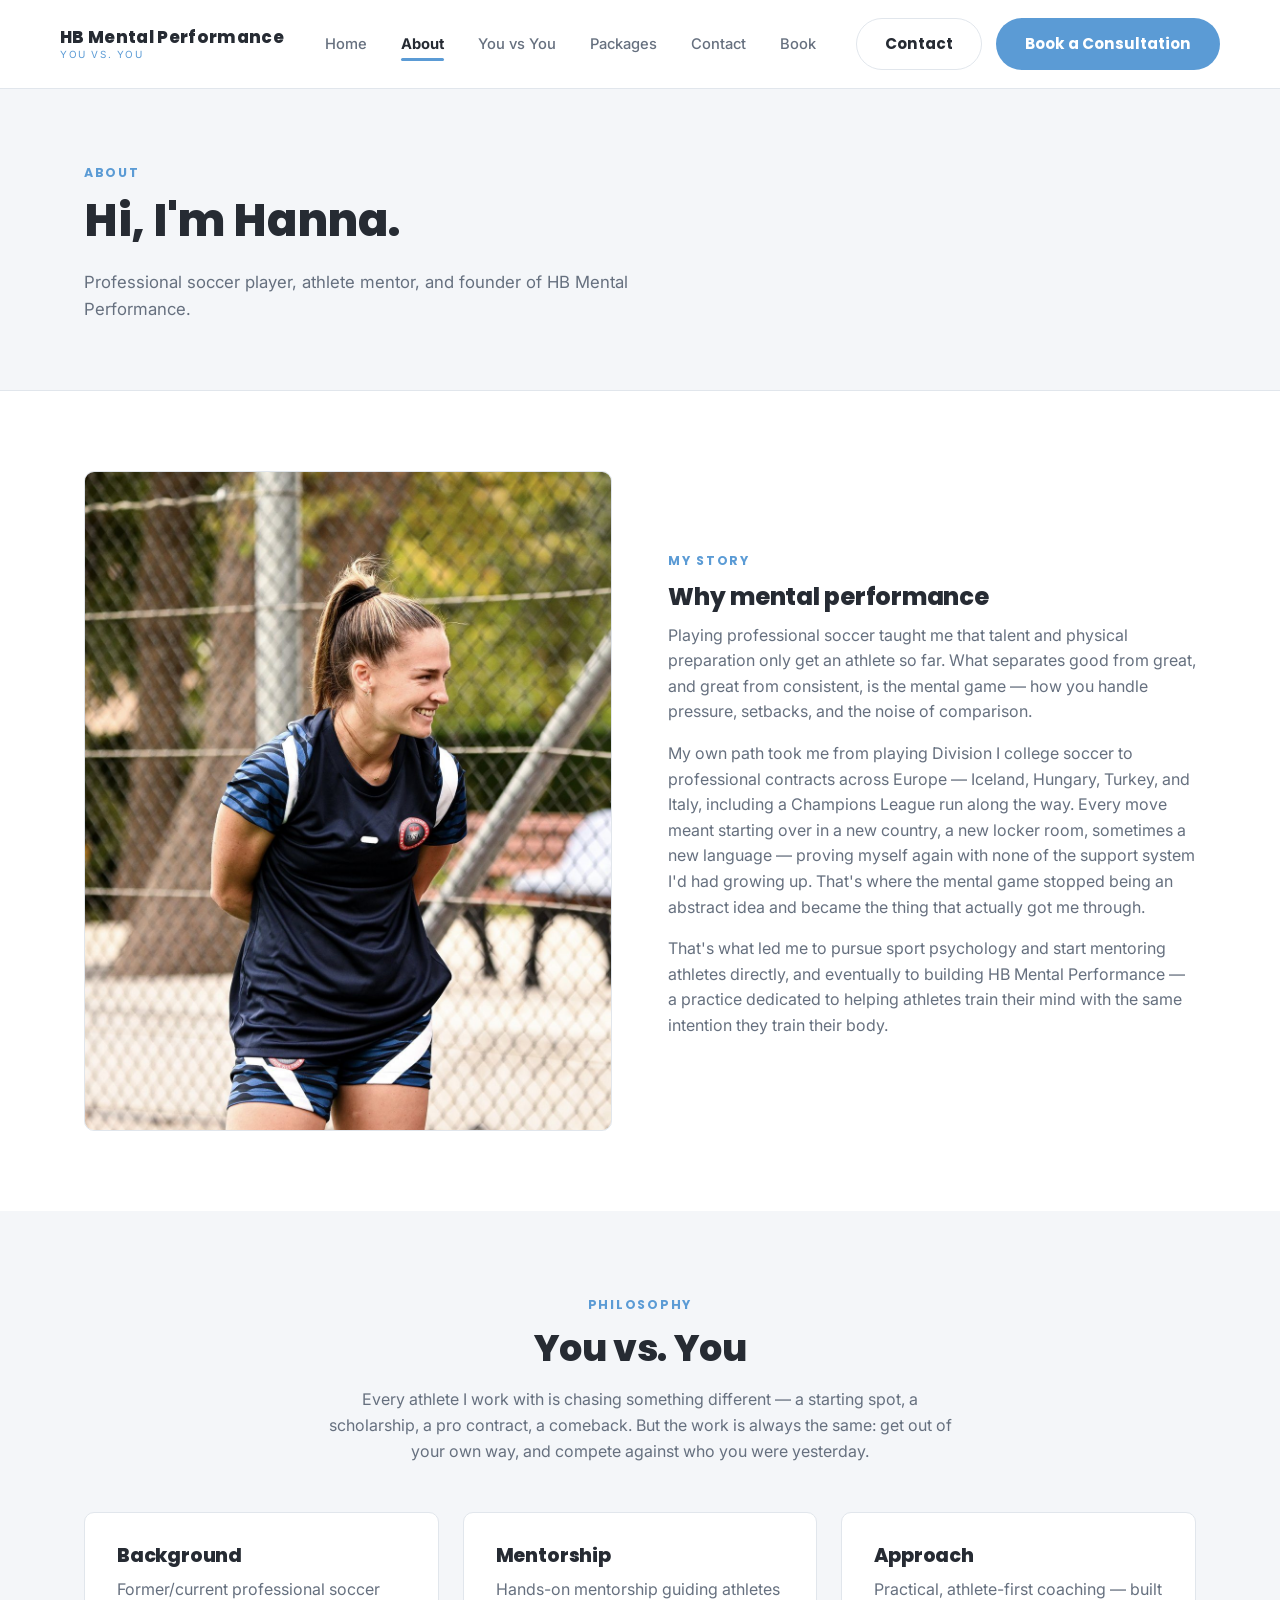
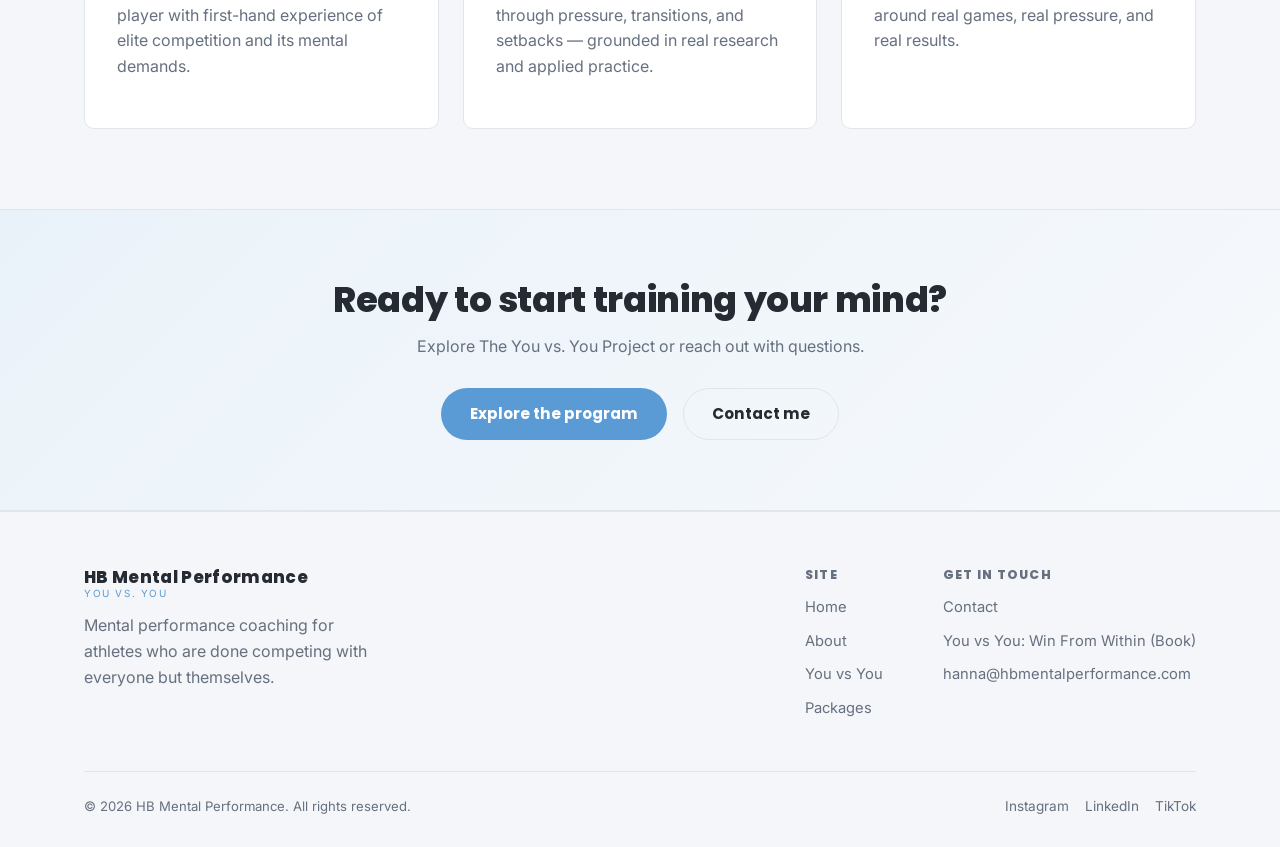
==== about.html @ e2ccc01a "Add HB Mental Performance website Initial site: home, about, you-vs-you, packages, contact, and book" ====
<!doctype html>
<html lang="en">
<head>
<meta charset="UTF-8">
<meta name="viewport" content="width=device-width, initial-scale=1.0">
<title>About | HB Mental Performance</title>
<meta name="description" content="Meet Hanna Barker — former/current professional soccer player and athlete mentor, founder of HB Mental Performance.">
<link rel="preconnect" href="https://fonts.googleapis.com">
<link href="https://fonts.googleapis.com/css2?family=Poppins:wght@500;600;700&family=Inter:wght@400;500;600&display=swap" rel="stylesheet">
<link rel="stylesheet" href="styles.css">
</head>
<body>
<header class="site-header">
  <div class="container nav">
    <a href="index.html" class="nav-logo">HB Mental Performance<span>You vs. You</span></a>
    <button class="nav-toggle" aria-label="Toggle navigation" aria-expanded="false">
      <span></span><span></span><span></span>
    </button>
    <ul class="nav-links">
      <li><a href="index.html">Home</a></li>
      <li><a href="about.html">About</a></li>
      <li><a href="you-vs-you.html">You vs You</a></li>
      <li><a href="packages.html">Packages</a></li>
      <li><a href="contact.html">Contact</a></li>
      <li><a href="book.html">Book</a></li>
    </ul>
    <div class="nav-cta">
      <a href="contact.html" class="btn btn-outline">Contact</a>
      <a href="contact.html#book-a-consultation" class="btn btn-primary">Book a Consultation</a>
    </div>
  </div>
</header>

<section class="page-hero">
  <div class="container">
    <p class="eyebrow">About</p>
    <h1>Hi, I'm Hanna.</h1>
    <p class="lead">Professional soccer player, athlete mentor, and founder of HB Mental Performance.</p>
  </div>
</section>

<section>
  <div class="container two-col">
    <div class="image-placeholder has-photo">
      <img src="images/hanna-portrait.jpg" alt="Hanna Barker smiling on the field" loading="lazy">
    </div>
    <div>
      <p class="eyebrow">My Story</p>
      <h2>Why mental performance</h2>
      <p>Playing professional soccer taught me that talent and physical preparation only get an athlete so far. What separates good from great, and great from consistent, is the mental game &mdash; how you handle pressure, setbacks, and the noise of comparison.</p>
      <p>My own path took me from playing Division I college soccer to professional contracts across Europe &mdash; Iceland, Hungary, Turkey, and Italy, including a Champions League run along the way. Every move meant starting over in a new country, a new locker room, sometimes a new language &mdash; proving myself again with none of the support system I'd had growing up. That's where the mental game stopped being an abstract idea and became the thing that actually got me through.</p>
      <p>That's what led me to pursue sport psychology and start mentoring athletes directly, and eventually to building HB Mental Performance &mdash; a practice dedicated to helping athletes train their mind with the same intention they train their body.</p>
    </div>
  </div>
</section>

<section class="section-alt">
  <div class="container">
    <div class="section-head">
      <p class="eyebrow">Philosophy</p>
      <h2>You vs. You</h2>
      <p>Every athlete I work with is chasing something different &mdash; a starting spot, a scholarship, a pro contract, a comeback. But the work is always the same: get out of your own way, and compete against who you were yesterday.</p>
    </div>
    <div class="grid grid-3">
      <div class="card">
        <h3>Background</h3>
        <p>Former/current professional soccer player with first-hand experience of elite competition and its mental demands.</p>
      </div>
      <div class="card">
        <h3>Mentorship</h3>
        <p>Hands-on mentorship guiding athletes through pressure, transitions, and setbacks &mdash; grounded in real research and applied practice.</p>
      </div>
      <div class="card">
        <h3>Approach</h3>
        <p>Practical, athlete-first coaching &mdash; built around real games, real pressure, and real results.</p>
      </div>
    </div>
  </div>
</section>

<section class="cta-band">
  <div class="container">
    <h2>Ready to start training your mind?</h2>
    <p>Explore The You vs. You Project or reach out with questions.</p>
    <div class="hero-actions">
      <a href="you-vs-you.html" class="btn btn-primary">Explore the program</a>
      <a href="contact.html" class="btn btn-outline">Contact me</a>
    </div>
  </div>
</section>
<footer class="site-footer">
  <div class="container">
    <div class="footer-top">
      <div class="footer-brand">
        <a href="index.html" class="nav-logo">HB Mental Performance<span>You vs. You</span></a>
        <p style="margin-top:14px;">Mental performance coaching for athletes who are done competing with everyone but themselves.</p>
      </div>
      <div class="footer-cols">
        <div class="footer-col">
          <h4>Site</h4>
          <a href="index.html">Home</a>
          <a href="about.html">About</a>
          <a href="you-vs-you.html">You vs You</a>
          <a href="packages.html">Packages</a>
        </div>
        <div class="footer-col">
          <h4>Get in touch</h4>
          <a href="contact.html">Contact</a>
          <a href="book.html">You vs You: Win From Within (Book)</a>
          <a href="mailto:hanna@hbmentalperformance.com">hanna@hbmentalperformance.com</a>
        </div>
      </div>
    </div>
    <div class="footer-bottom">
      <span>&copy; <span id="year"></span> HB Mental Performance. All rights reserved.</span>
      <div class="social-links">
        <a href="#">Instagram</a>
        <a href="#">LinkedIn</a>
        <a href="#">TikTok</a>
      </div>
    </div>
  </div>
</footer>
<script>document.getElementById('year').textContent = new Date().getFullYear();</script>
<script src="script.js"></script>
</body>
</html>
---- styles.css ----
/* ============================================
   HB Mental Performance — global stylesheet
   ============================================ */

:root {
  --color-bg: #ffffff;
  --color-bg-alt: #f4f6f9;
  --color-surface: #ffffff;
  --color-border: #e1e6ec;
  --color-text: #262b33;
  --color-text-muted: #66707f;
  --color-accent: #5b9bd5;      /* baby blue */
  --color-accent-hover: #4a87c0;
  --color-accent-dark: #262b33;
  --font-heading: 'Poppins', 'Segoe UI', system-ui, sans-serif;
  --font-body: 'Inter', 'Segoe UI', system-ui, sans-serif;
  --max-width: 1160px;
  --radius: 10px;
  --transition: 0.2s ease;
}

* { box-sizing: border-box; }

html { scroll-behavior: smooth; }

body {
  margin: 0;
  background: var(--color-bg);
  color: var(--color-text);
  font-family: var(--font-body);
  line-height: 1.6;
  -webkit-font-smoothing: antialiased;
}

img { max-width: 100%; display: block; }

a { color: inherit; text-decoration: none; }

h1, h2, h3, h4 {
  font-family: var(--font-heading);
  font-weight: 800;
  line-height: 1.15;
  margin: 0 0 0.5em;
  letter-spacing: -0.01em;
}

p { margin: 0 0 1em; color: var(--color-text-muted); }

.container {
  max-width: var(--max-width);
  margin: 0 auto;
  padding: 0 24px;
}

.eyebrow {
  display: inline-block;
  font-family: var(--font-heading);
  font-weight: 700;
  font-size: 0.78rem;
  letter-spacing: 0.14em;
  text-transform: uppercase;
  color: var(--color-accent);
  margin-bottom: 12px;
}

/* ---------- Buttons ---------- */
.btn {
  display: inline-flex;
  align-items: center;
  justify-content: center;
  gap: 8px;
  padding: 13px 28px;
  border-radius: 999px;
  font-family: var(--font-heading);
  font-weight: 700;
  font-size: 0.95rem;
  cursor: pointer;
  border: 1px solid transparent;
  transition: transform var(--transition), background var(--transition), border-color var(--transition), color var(--transition);
  white-space: nowrap;
}
.btn:hover { transform: translateY(-1px); }

.btn-primary {
  background: var(--color-accent);
  color: #ffffff;
}
.btn-primary:hover { background: var(--color-accent-hover); }

.btn-outline {
  background: transparent;
  border-color: var(--color-border);
  color: var(--color-text);
}
.btn-outline:hover { border-color: var(--color-accent); color: var(--color-accent); }

/* ---------- Header / Nav ---------- */
.site-header {
  position: sticky;
  top: 0;
  z-index: 100;
  background: rgba(255, 255, 255, 0.92);
  backdrop-filter: blur(10px);
  border-bottom: 1px solid var(--color-border);
}

.nav {
  display: flex;
  align-items: center;
  justify-content: space-between;
  padding: 18px 0;
}

.nav-logo {
  font-family: var(--font-heading);
  font-weight: 800;
  font-size: 1.05rem;
  letter-spacing: 0.02em;
  display: flex;
  flex-direction: column;
  line-height: 1.1;
}
.nav-logo span {
  font-family: var(--font-body);
  font-weight: 400;
  font-size: 0.62rem;
  letter-spacing: 0.16em;
  text-transform: uppercase;
  color: var(--color-accent);
  margin-top: 2px;
}

.nav-links {
  display: flex;
  align-items: center;
  gap: 34px;
  list-style: none;
  margin: 0;
  padding: 0;
}

.nav-links a {
  font-size: 0.92rem;
  font-weight: 500;
  color: var(--color-text-muted);
  transition: color var(--transition);
  position: relative;
}
.nav-links a:hover,
.nav-links a.active { color: var(--color-text); }
.nav-links a.active { font-weight: 700; }
.nav-links a.active::after {
  content: '';
  position: absolute;
  left: 0; right: 0; bottom: -8px;
  height: 3px;
  background: var(--color-accent);
  border-radius: 2px;
}

.nav-cta { display: flex; align-items: center; gap: 14px; }

.nav-toggle {
  display: none;
  flex-direction: column;
  gap: 5px;
  background: none;
  border: none;
  cursor: pointer;
  padding: 6px;
}
.nav-toggle span {
  width: 24px;
  height: 2px;
  background: var(--color-text);
  border-radius: 2px;
  transition: transform var(--transition), opacity var(--transition);
}

@media (max-width: 860px) {
  .nav-links {
    position: absolute;
    top: 100%;
    left: 0;
    right: 0;
    background: var(--color-bg-alt);
    border-bottom: 1px solid var(--color-border);
    flex-direction: column;
    align-items: flex-start;
    gap: 0;
    max-height: 0;
    overflow: hidden;
    transition: max-height var(--transition);
  }
  .nav-links.open { max-height: 420px; }
  .nav-links li { width: 100%; }
  .nav-links a {
    display: block;
    padding: 16px 24px;
    width: 100%;
    border-bottom: 1px solid var(--color-border);
  }
  .nav-cta .btn-outline { display: none; }
  .nav-toggle { display: flex; }
}

/* ---------- Hero ---------- */
.hero {
  padding: 100px 0 90px;
  text-align: center;
  background:
    radial-gradient(ellipse at 50% -10%, rgba(91, 155, 213, 0.14), transparent 55%),
    var(--color-bg);
}
.hero h1 {
  font-size: clamp(2.4rem, 5vw, 4rem);
  max-width: 820px;
  margin: 0 auto 20px;
}
.hero h1 em {
  font-style: normal;
  color: var(--color-accent);
}
.hero p.lead {
  max-width: 620px;
  margin: 0 auto 34px;
  font-size: 1.1rem;
}
.hero-actions {
  display: flex;
  gap: 16px;
  justify-content: center;
  flex-wrap: wrap;
}

.hero-grid {
  display: grid;
  grid-template-columns: 1.1fr 0.9fr;
  gap: 48px;
  align-items: center;
  text-align: left;
}
.hero-copy { text-align: left; }
.hero-copy h1 { margin: 0 0 20px; max-width: none; }
.hero-copy p.lead { margin: 0 0 34px; max-width: none; }
.hero-copy .hero-actions { justify-content: flex-start; }
.hero-photo {
  border-radius: var(--radius);
  overflow: hidden;
  aspect-ratio: 4 / 3;
  border: 1px solid var(--color-border);
}
.hero-photo img {
  width: 100%;
  height: 100%;
  object-fit: cover;
  object-position: 50% 25%;
  display: block;
}
@media (max-width: 860px) {
  .hero-grid { grid-template-columns: 1fr; text-align: center; }
  .hero-copy { text-align: center; }
  .hero-copy .hero-actions { justify-content: center; }
  .hero-photo { max-width: 480px; margin: 0 auto; }
}

.page-hero {
  padding: 70px 0 50px;
  border-bottom: 1px solid var(--color-border);
  background: var(--color-bg-alt);
}
.page-hero h1 { font-size: clamp(2rem, 4vw, 2.8rem); }
.page-hero p.lead { max-width: 620px; font-size: 1.05rem; }

/* ---------- Sections ---------- */
section { padding: 80px 0; }
.section-alt { background: var(--color-bg-alt); }
.section-head { max-width: 640px; margin: 0 auto 48px; text-align: center; }
.section-head h2 { font-size: clamp(1.7rem, 3vw, 2.3rem); }

/* ---------- Cards / grid ---------- */
.grid {
  display: grid;
  gap: 24px;
}
.grid-2 { grid-template-columns: repeat(2, 1fr); }
.grid-3 { grid-template-columns: repeat(3, 1fr); }
@media (max-width: 780px) {
  .grid-2, .grid-3 { grid-template-columns: 1fr; }
}

.card {
  background: var(--color-surface);
  border: 1px solid var(--color-border);
  border-radius: var(--radius);
  padding: 32px;
  transition: border-color var(--transition), transform var(--transition);
}
.card:hover { border-color: var(--color-accent); transform: translateY(-3px); }
a.card { display: block; color: inherit; text-decoration: none; cursor: pointer; }
.card h3 { font-size: 1.2rem; margin-bottom: 10px; }
.card .tag {
  display: inline-block;
  font-size: 0.72rem;
  letter-spacing: 0.08em;
  text-transform: uppercase;
  color: var(--color-accent);
  border: 1px solid var(--color-accent);
  border-radius: 999px;
  padding: 3px 12px;
  margin-bottom: 14px;
}

.two-col {
  display: grid;
  grid-template-columns: 1fr 1fr;
  gap: 56px;
  align-items: center;
}
@media (max-width: 780px) {
  .two-col { grid-template-columns: 1fr; gap: 32px; }
}

.image-placeholder {
  width: 100%;
  aspect-ratio: 4 / 5;
  border-radius: var(--radius);
  background: linear-gradient(160deg, var(--color-surface), var(--color-bg-alt));
  border: 1px solid var(--color-border);
  display: flex;
  align-items: center;
  justify-content: center;
  color: var(--color-text-muted);
  font-family: var(--font-heading);
  font-size: 0.85rem;
  letter-spacing: 0.05em;
  text-align: center;
  padding: 20px;
}

.image-placeholder.has-photo {
  padding: 0;
  overflow: hidden;
}

.image-placeholder.has-photo img {
  width: 100%;
  height: 100%;
  object-fit: cover;
  object-position: 50% 20%;
  display: block;
}

/* ---------- Stats ---------- */
.stats {
  display: grid;
  grid-template-columns: repeat(4, 1fr);
  gap: 24px;
  text-align: center;
}
@media (max-width: 780px) { .stats { grid-template-columns: 1fr 1fr; } }
@media (max-width: 520px) { .stats { grid-template-columns: 1fr; } }
.stat h3 {
  font-size: 2.4rem;
  color: var(--color-accent);
  margin-bottom: 4px;
}
.stat p { margin: 0; font-size: 0.9rem; }

/* ---------- Quote ---------- */
.quote-block {
  text-align: center;
  max-width: 720px;
  margin: 0 auto;
}
.quote-block p {
  font-family: var(--font-heading);
  font-size: clamp(1.3rem, 2.5vw, 1.8rem);
  color: var(--color-text);
  font-weight: 500;
}
.quote-block span {
  color: var(--color-accent);
  font-size: 0.85rem;
  letter-spacing: 0.08em;
  text-transform: uppercase;
}

/* ---------- Form ---------- */
.form {
  display: flex;
  flex-direction: column;
  gap: 18px;
  max-width: 560px;
}
.form label {
  font-size: 0.85rem;
  font-weight: 600;
  margin-bottom: 6px;
  display: block;
}
.form input,
.form textarea,
.form select {
  width: 100%;
  padding: 13px 16px;
  border-radius: 8px;
  border: 1px solid var(--color-border);
  background: var(--color-surface);
  color: var(--color-text);
  font-family: var(--font-body);
  font-size: 0.95rem;
}
.form input:focus,
.form textarea:focus,
.form select:focus {
  outline: none;
  border-color: var(--color-accent);
}
.form textarea { resize: vertical; min-height: 120px; }

/* ---------- CTA band ---------- */
.cta-band {
  background: linear-gradient(135deg, #eaf2f9, #f6f9fc);
  border-top: 1px solid var(--color-border);
  border-bottom: 1px solid var(--color-border);
  text-align: center;
  padding: 70px 0;
}
.cta-band h2 { font-size: clamp(1.6rem, 3vw, 2.2rem); margin-bottom: 14px; }
.cta-band p { max-width: 520px; margin: 0 auto 28px; }

/* ---------- Footer ---------- */
.site-footer {
  border-top: 1px solid var(--color-border);
  padding: 56px 0 30px;
  background: var(--color-bg-alt);
}
.footer-top {
  display: flex;
  justify-content: space-between;
  flex-wrap: wrap;
  gap: 40px;
  margin-bottom: 40px;
}
.footer-brand { max-width: 300px; }
.footer-cols {
  display: flex;
  gap: 60px;
  flex-wrap: wrap;
}
.footer-col h4 {
  font-size: 0.78rem;
  letter-spacing: 0.1em;
  text-transform: uppercase;
  color: var(--color-text-muted);
  margin-bottom: 14px;
}
.footer-col a,
.footer-col p {
  display: block;
  font-size: 0.92rem;
  color: var(--color-text-muted);
  margin-bottom: 10px;
}
.footer-col a:hover { color: var(--color-accent); }
.footer-bottom {
  display: flex;
  justify-content: space-between;
  flex-wrap: wrap;
  gap: 12px;
  padding-top: 24px;
  border-top: 1px solid var(--color-border);
  font-size: 0.82rem;
  color: var(--color-text-muted);
}
.social-links { display: flex; gap: 16px; }
.social-links a {
  color: var(--color-text-muted);
  font-size: 0.85rem;
}
.social-links a:hover { color: var(--color-accent); }

/* ---------- Athlete Hub gate ---------- */
.hub-gate {
  position: fixed;
  inset: 0;
  z-index: 500;
  display: flex;
  align-items: center;
  justify-content: center;
  padding: 24px;
  background:
    radial-gradient(ellipse at 50% -10%, rgba(91, 155, 213, 0.14), transparent 55%),
    var(--color-bg);
}
.hub-gate-box {
  width: 100%;
  max-width: 420px;
  background: var(--color-surface);
  border: 1px solid var(--color-border);
  border-radius: var(--radius);
  padding: 40px 32px;
  text-align: center;
}
.hub-gate-box h1 { font-size: 1.5rem; margin-bottom: 10px; }
.hub-gate-box p.lead { font-size: 0.95rem; margin-bottom: 26px; }
.hub-gate-form {
  display: flex;
  flex-direction: column;
  gap: 14px;
}
.hub-gate-form input {
  width: 100%;
  padding: 13px 16px;
  border-radius: 8px;
  border: 1px solid var(--color-border);
  background: var(--color-bg-alt);
  color: var(--color-text);
  font-family: var(--font-body);
  font-size: 0.95rem;
  text-align: center;
}
.hub-gate-form input:focus { outline: none; border-color: var(--color-accent); }
.hub-gate-error {
  min-height: 1.1em;
  font-size: 0.85rem;
  color: #c94f4f;
}
.hub-gate-note {
  margin-top: 22px;
  font-size: 0.82rem;
  color: var(--color-text-muted);
}
.hub-gate-note a { color: var(--color-accent); }

.hub-content { display: none; }
.hub-content.unlocked { display: block; }

.coming-soon-card { position: relative; }
.coming-soon-card .tag.tag-soon {
  border-color: var(--color-text-muted);
  color: var(--color-text-muted);
}

/* ---------- Athlete Hub module accordion ---------- */
.modules-list {
  display: flex;
  flex-direction: column;
  gap: 16px;
  max-width: 760px;
  margin: 0 auto;
}
.module-card {
  background: var(--color-surface);
  border: 1px solid var(--color-border);
  border-radius: var(--radius);
  padding: 0 28px;
  transition: border-color var(--transition);
}
.module-card[open] { border-color: var(--color-accent); }
.module-card summary {
  cursor: pointer;
  list-style: none;
  display: flex;
  align-items: center;
  justify-content: space-between;
  gap: 16px;
  padding: 22px 0;
  font-family: var(--font-heading);
  font-weight: 600;
  font-size: 1.05rem;
  color: var(--color-text);
}
.module-card summary::-webkit-details-marker { display: none; }
.module-card summary .module-num {
  display: block;
  color: var(--color-accent);
  font-size: 0.72rem;
  letter-spacing: 0.1em;
  text-transform: uppercase;
  font-weight: 600;
  margin-bottom: 4px;
}
.module-card summary .chevron {
  flex-shrink: 0;
  color: var(--color-text-muted);
  transition: transform var(--transition);
}
.module-card[open] summary .chevron { transform: rotate(180deg); color: var(--color-accent); }
.module-body { padding: 0 0 28px; }
.module-body h4 {
  font-size: 0.82rem;
  letter-spacing: 0.08em;
  text-transform: uppercase;
  color: var(--color-accent);
  margin: 22px 0 12px;
}
.module-body ul { margin: 0 0 18px; padding-left: 20px; }
.module-body li { margin-bottom: 8px; color: var(--color-text-muted); }
.module-action {
  background: var(--color-bg-alt);
  border: 1px solid var(--color-border);
  border-radius: 8px;
  padding: 16px 18px;
  font-size: 0.9rem;
  color: var(--color-text-muted);
}
.module-action strong { color: var(--color-accent); }
.module-zones {
  display: grid;
  grid-template-columns: repeat(3, 1fr);
  gap: 12px;
  margin: 0 0 20px;
}
.module-zones-4 { grid-template-columns: repeat(4, 1fr); }
@media (max-width: 640px) { .module-zones, .module-zones-4 { grid-template-columns: 1fr; } }
@media (max-width: 900px) and (min-width: 641px) { .module-zones-4 { grid-template-columns: repeat(2, 1fr); } }
.module-zone {
  border: 1px solid var(--color-border);
  border-radius: 8px;
  padding: 14px 16px;
  background: var(--color-bg-alt);
}
.module-zone.is-optimal { border-color: var(--color-accent); }
.module-zone h5 {
  font-family: var(--font-heading);
  font-size: 0.78rem;
  letter-spacing: 0.06em;
  text-transform: uppercase;
  margin: 0 0 8px;
  color: var(--color-text);
}
.module-zone.is-optimal h5 { color: var(--color-accent); }
.module-zone ul { margin: 0; padding-left: 18px; }
.module-zone li { margin-bottom: 4px; font-size: 0.88rem; }
.module-source {
  margin-top: 16px;
  font-size: 0.78rem;
  font-style: italic;
  color: var(--color-text-muted);
}

/* ---------- Athlete Hub worksheets ---------- */
.ws-divider {
  height: 1px;
  background: var(--color-border);
  margin: 26px 0 22px;
}
.ws-heading {
  font-size: 0.72rem;
  letter-spacing: 0.1em;
  text-transform: uppercase;
  color: var(--color-text);
  margin: 0 0 6px;
}
.ws-note {
  font-size: 0.82rem;
  color: var(--color-text-muted);
  margin: 0 0 22px;
}
.ws-part { margin-bottom: 30px; }
.ws-part:last-of-type { margin-bottom: 0; }
.ws-part-title {
  font-family: var(--font-heading);
  font-weight: 600;
  font-size: 0.78rem;
  letter-spacing: 0.06em;
  text-transform: uppercase;
  color: var(--color-accent);
  margin: 0 0 14px;
}
.ws-field { margin-bottom: 16px; }
.ws-field:last-child { margin-bottom: 0; }
.ws-field label {
  display: block;
  font-size: 0.85rem;
  font-weight: 500;
  color: var(--color-text);
  margin-bottom: 8px;
  line-height: 1.4;
}
.ws-field input[type="text"],
.ws-field textarea {
  width: 100%;
  padding: 12px 14px;
  border-radius: 8px;
  border: 1px solid var(--color-border);
  background: var(--color-bg-alt);
  color: var(--color-text);
  font-family: var(--font-body);
  font-size: 0.92rem;
}
.ws-field textarea { min-height: 64px; resize: vertical; }
.ws-field input[type="text"]:focus,
.ws-field textarea:focus { outline: none; border-color: var(--color-accent); }

.ws-choices { display: flex; flex-wrap: wrap; gap: 8px; }
.ws-chip { cursor: pointer; }
.ws-chip input {
  position: absolute;
  opacity: 0;
  width: 1px;
  height: 1px;
}
.ws-chip span {
  display: inline-flex;
  align-items: center;
  padding: 9px 16px;
  border-radius: 999px;
  border: 1px solid var(--color-border);
  background: var(--color-bg-alt);
  font-size: 0.85rem;
  color: var(--color-text-muted);
  transition: background var(--transition), border-color var(--transition), color var(--transition);
}
.ws-chip:hover span { border-color: var(--color-accent); }
.ws-chip:has(input:checked) span {
  background: var(--color-accent);
  border-color: var(--color-accent);
  color: #ffffff;
  font-weight: 600;
}

.ws-scale { display: flex; align-items: center; gap: 14px; max-width: 360px; }
.ws-scale input[type="range"] { flex: 1; accent-color: var(--color-accent); }
.ws-scale .ws-range-value {
  font-family: var(--font-heading);
  font-weight: 700;
  color: var(--color-accent);
  min-width: 22px;
  text-align: center;
}

.ws-clear {
  margin-top: 26px;
  font-size: 0.85rem;
  padding: 10px 22px;
}

/* ---------- Quiz: "What's Your Next Move?" ---------- */
.quiz-box {
  position: relative;
  max-width: 640px;
  margin: 0 auto;
  background: var(--color-surface);
  border: 1px solid var(--color-border);
  border-radius: var(--radius);
  padding: 40px 36px;
}
@media (max-width: 640px) {
  .quiz-box { padding: 32px 22px; }
}

.quiz-progress {
  height: 4px;
  background: var(--color-bg-alt);
  border-radius: 999px;
  overflow: hidden;
  margin-bottom: 30px;
}
.quiz-progress-bar {
  height: 100%;
  width: 25%;
  background: var(--color-accent);
  border-radius: 999px;
  transition: width var(--transition);
}

.quiz-step { display: none; }
.quiz-step.is-active { display: block; animation: quiz-fade-in 0.25s ease; }
@keyframes quiz-fade-in {
  from { opacity: 0; transform: translateY(6px); }
  to { opacity: 1; transform: translateY(0); }
}

.quiz-step-label {
  font-family: var(--font-heading);
  font-weight: 700;
  font-size: 0.72rem;
  letter-spacing: 0.1em;
  text-transform: uppercase;
  color: var(--color-accent);
  margin-bottom: 10px;
}
.quiz-question {
  font-size: 1.3rem;
  margin-bottom: 24px;
}

.quiz-options {
  display: flex;
  flex-direction: column;
  gap: 12px;
}
.quiz-option {
  text-align: left;
  width: 100%;
  padding: 16px 20px;
  border-radius: 10px;
  border: 1px solid var(--color-border);
  background: var(--color-bg-alt);
  color: var(--color-text);
  font-family: var(--font-body);
  font-size: 0.95rem;
  line-height: 1.4;
  cursor: pointer;
  transition: border-color var(--transition), background var(--transition), transform var(--transition);
}
.quiz-option:hover {
  border-color: var(--color-accent);
  transform: translateY(-1px);
}
.quiz-option.is-selected {
  border-color: var(--color-accent);
  background: var(--color-accent);
  color: #ffffff;
}

.quiz-back {
  margin-top: 26px;
  background: none;
  border: none;
  color: var(--color-text-muted);
  font-family: var(--font-heading);
  font-weight: 600;
  font-size: 0.85rem;
  cursor: pointer;
  padding: 0;
}
.quiz-back:hover { color: var(--color-accent); }

.quiz-result { text-align: center; }
.quiz-result h3#quiz-result-title { font-size: 1.5rem; }
.quiz-reflection {
  max-width: 460px;
  margin: 14px auto 0;
  font-style: italic;
  color: var(--color-text-muted);
  font-size: 0.95rem;
  line-height: 1.5;
}
.quiz-result-card {
  text-align: left;
  max-width: 420px;
  margin: 24px auto 0;
}
.quiz-result-price {
  font-size: 1.5rem;
  font-weight: 700;
  color: var(--color-text);
  margin-bottom: 8px;
}
.quiz-result-secondary {
  margin-top: 22px;
  padding-top: 22px;
  border-top: 1px solid var(--color-border);
}
.quiz-result-secondary p {
  font-size: 0.85rem;
  margin-bottom: 12px;
}
.quiz-bridge {
  margin-top: 22px;
  font-size: 0.85rem;
  color: var(--color-text-muted);
  background: var(--color-bg-alt);
  border-radius: 8px;
  padding: 14px 18px;
}
.quiz-bridge a { color: var(--color-accent); font-weight: 600; }
.quiz-restart {
  margin-top: 22px;
  background: none;
  border: none;
  color: var(--color-text-muted);
  font-family: var(--font-heading);
  font-weight: 600;
  font-size: 0.85rem;
  cursor: pointer;
  text-decoration: underline;
  padding: 0;
}
.quiz-restart:hover { color: var(--color-accent); }

/* ---------- Utilities ---------- */
.text-center { text-align: center; }
.mt-0 { margin-top: 0; }
.badge-soon {
  display: inline-block;
  font-size: 0.72rem;
  letter-spacing: 0.08em;
  text-transform: uppercase;
  background: var(--color-accent);
  color: #ffffff;
  border-radius: 999px;
  padding: 4px 14px;
  margin-bottom: 16px;
  font-weight: 600;
}

/* ============================================
   Athlete Hub — extra bolder pass
   (the whole site now uses this white / grey /
   baby-blue theme by default, matching the live
   hbmentalperformance.netlify.app site — these
   remaining overrides just add a bit more heft
   specifically to the Hub's cards/borders).
   ============================================ */
body.hub-page .card,
body.hub-page .module-card,
body.hub-page .hub-gate-box {
  box-shadow: 0 1px 3px rgba(38, 43, 51, 0.06);
}

/* ---- Bolder pass: keep the soft palette, add more weight/heft ---- */
body.hub-page h1,
body.hub-page h2,
body.hub-page h3,
body.hub-page h4 {
  font-weight: 800;
}
body.hub-page .nav-logo { font-weight: 800; }
body.hub-page .eyebrow,
body.hub-page .module-body h4,
body.hub-page .module-card summary .module-num,
body.hub-page .ws-part-title,
body.hub-page .ws-heading {
  font-weight: 700;
}
body.hub-page .nav-links a.active { font-weight: 700; }
body.hub-page .nav-links a.active::after { height: 3px; }

body.hub-page .card,
body.hub-page .module-card,
body.hub-page .hub-gate-box {
  border-width: 2px;
}
body.hub-page .module-zone {
  border-width: 2px;
}
body.hub-page .module-zone.is-optimal { border-width: 2px; }
body.hub-page .btn-primary,
body.hub-page .btn-outline {
  border-width: 2px;
  font-weight: 700;
}
body.hub-page .ws-chip span {
  border-width: 2px;
  font-weight: 600;
}
body.hub-page .ws-divider { height: 2px; }
body.hub-page .card .tag,
body.hub-page .coming-soon-card .tag.tag-soon {
  border-width: 2px;
  font-weight: 700;
}
body.hub-page .page-hero,
body.hub-page .site-header {
  border-bottom-width: 2px;
}
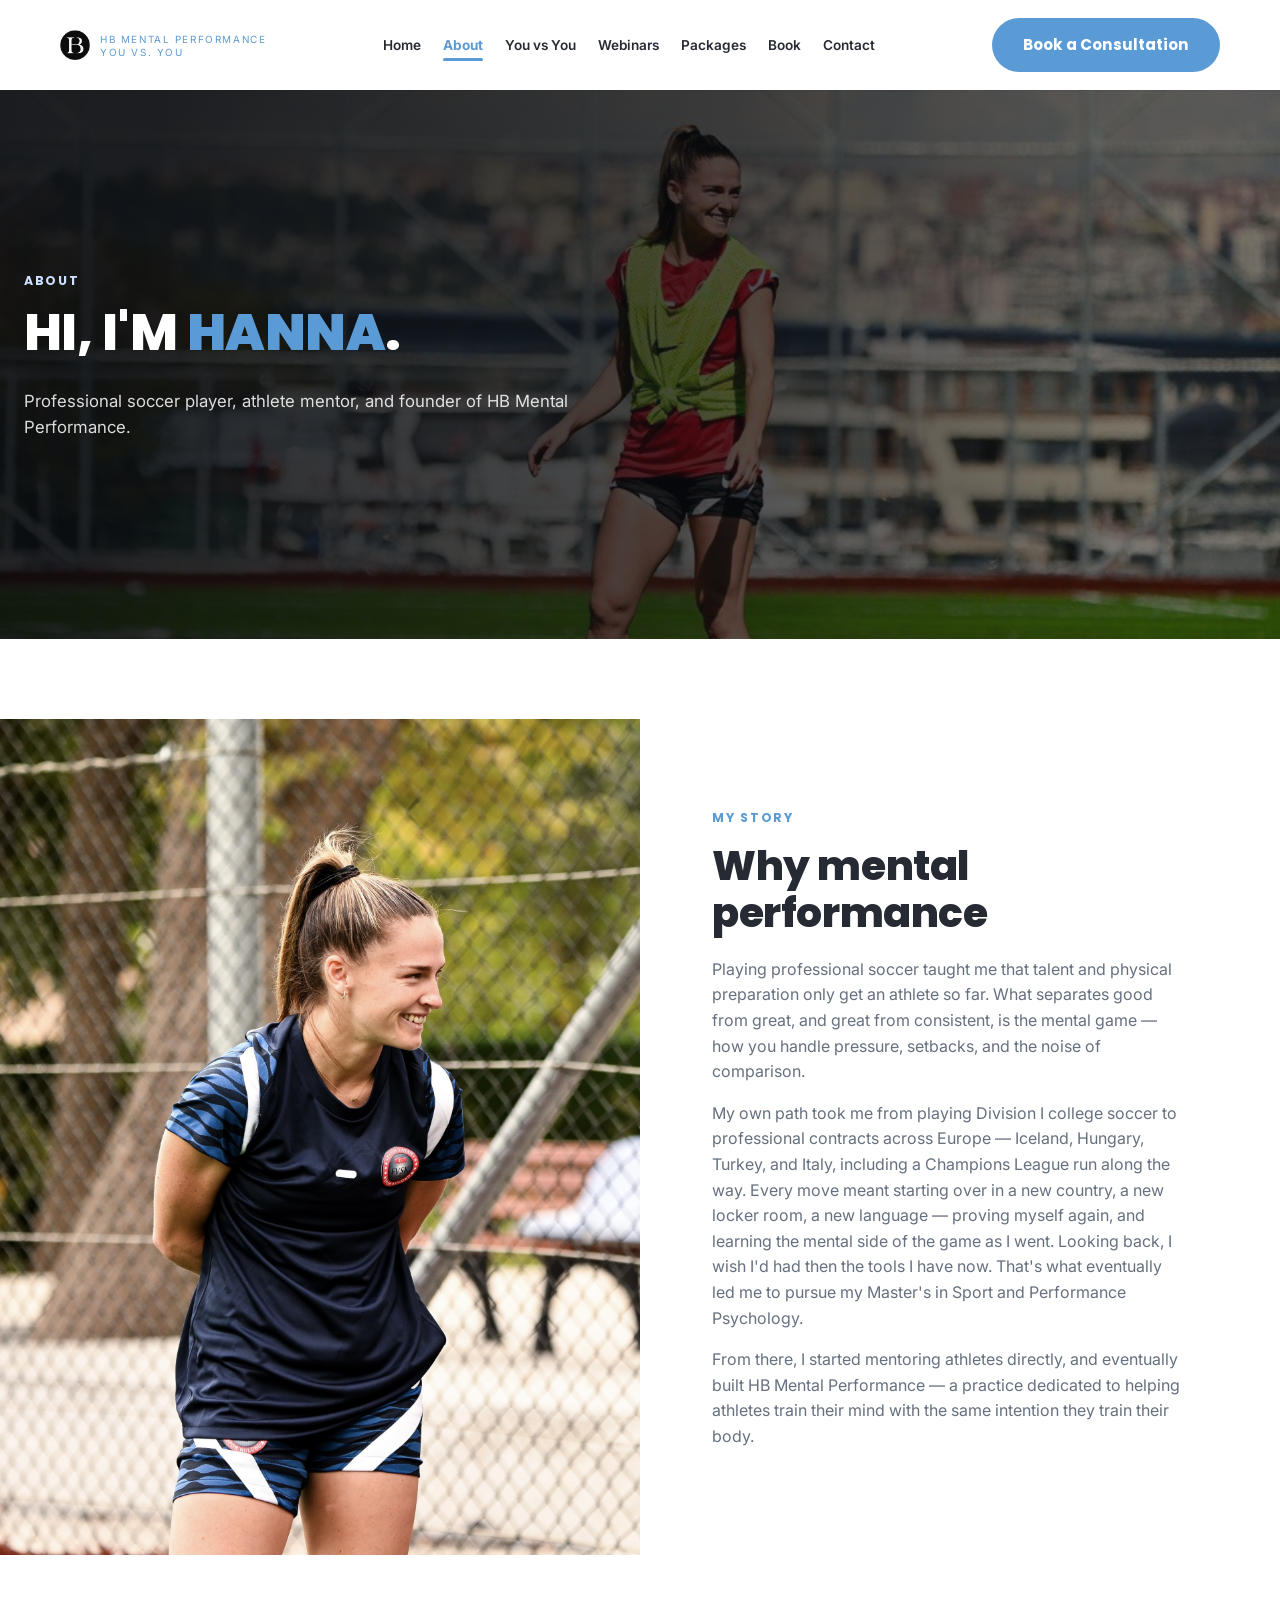
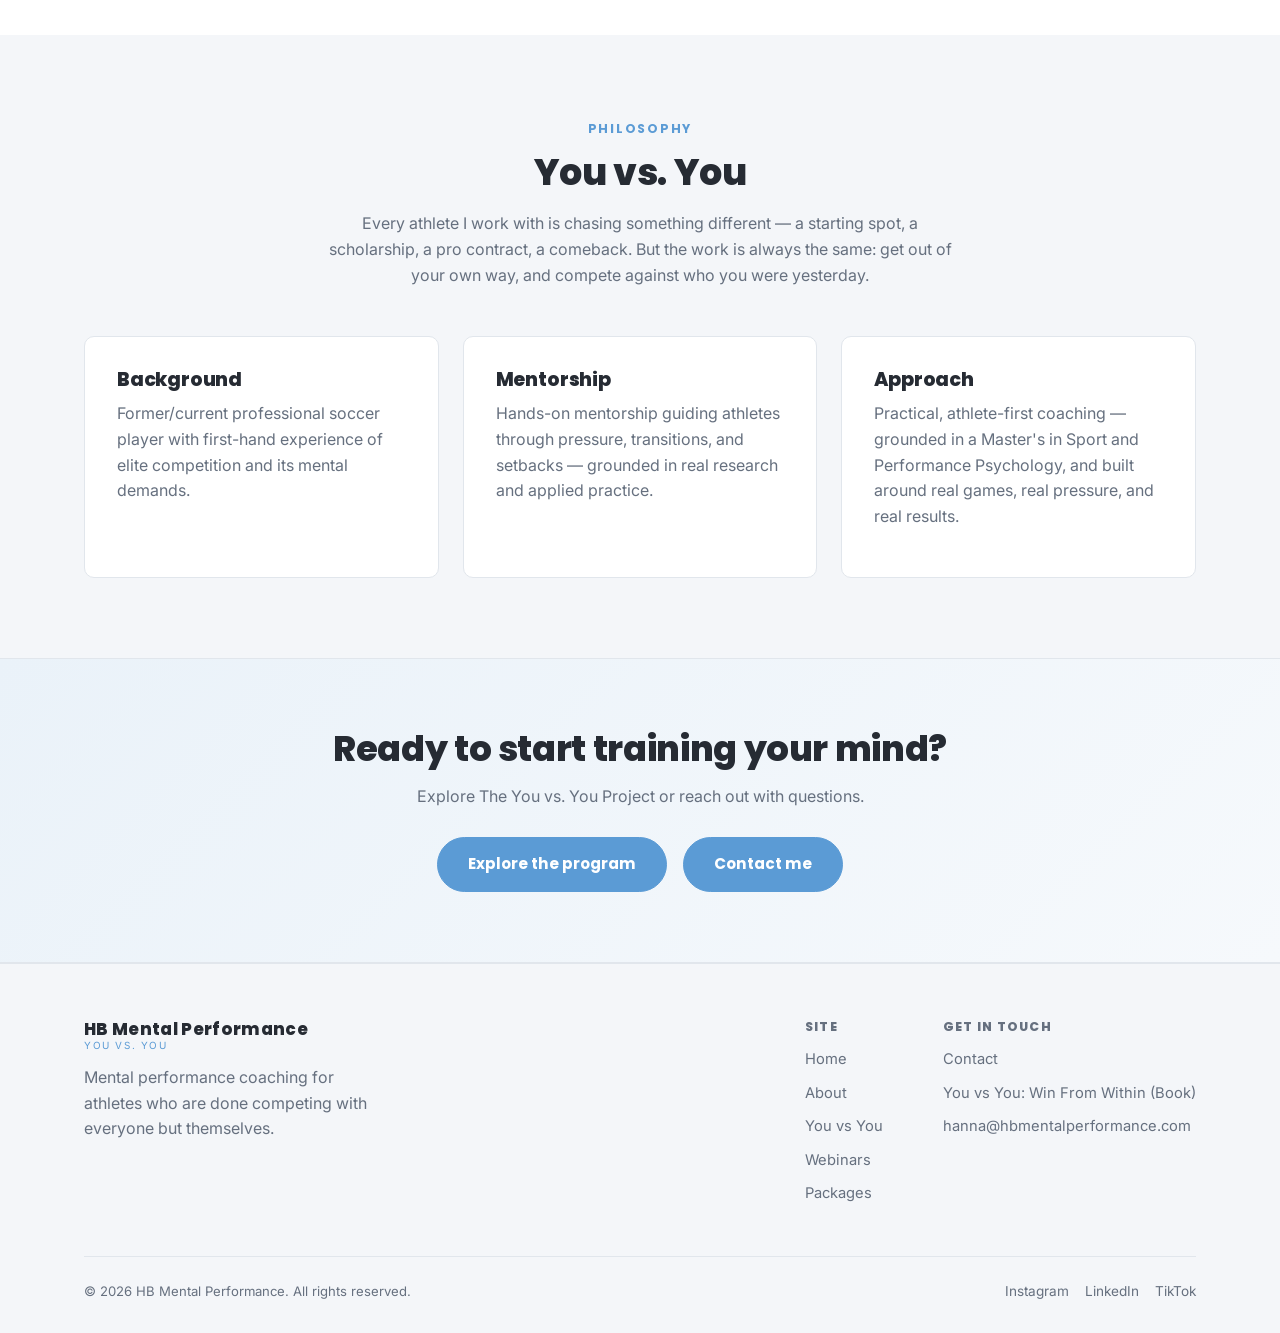
==== commit aa5379a8: "Redesign homepage, about, you-vs-you, and packages pages New photo-led visual direction across the f" ====
--- a/about.html
+++ b/about.html
@@ -7,12 +7,1541 @@
 <meta name="description" content="Meet Hanna Barker — former/current professional soccer player and athlete mentor, founder of HB Mental Performance.">
 <link rel="preconnect" href="https://fonts.googleapis.com">
 <link href="https://fonts.googleapis.com/css2?family=Poppins:wght@500;600;700&family=Inter:wght@400;500;600&display=swap" rel="stylesheet">
-<link rel="stylesheet" href="styles.css">
+<style>
+/* ============================================
+   HB Mental Performance — global stylesheet
+   ============================================ */
+
+:root {
+  --color-bg: #ffffff;
+  --color-bg-alt: #f4f6f9;
+  --color-surface: #ffffff;
+  --color-border: #e1e6ec;
+  --color-text: #262b33;
+  --color-text-muted: #66707f;
+  --color-accent: #5b9bd5;      /* baby blue */
+  --color-accent-hover: #4a87c0;
+  --color-accent-dark: #262b33;
+  --font-heading: 'Poppins', 'Segoe UI', system-ui, sans-serif;
+  --font-body: 'Inter', 'Segoe UI', system-ui, sans-serif;
+  --max-width: 1160px;
+  --radius: 10px;
+  --transition: 0.2s ease;
+}
+
+* { box-sizing: border-box; }
+
+html { scroll-behavior: smooth; }
+
+body {
+  margin: 0;
+  background: var(--color-bg);
+  color: var(--color-text);
+  font-family: var(--font-body);
+  line-height: 1.6;
+  -webkit-font-smoothing: antialiased;
+}
+
+img { max-width: 100%; display: block; }
+
+a { color: inherit; text-decoration: none; }
+
+h1, h2, h3, h4 {
+  font-family: var(--font-heading);
+  font-weight: 800;
+  line-height: 1.15;
+  margin: 0 0 0.5em;
+  letter-spacing: -0.01em;
+}
+
+p { margin: 0 0 1em; color: var(--color-text-muted); }
+
+.container {
+  max-width: var(--max-width);
+  margin: 0 auto;
+  padding: 0 24px;
+}
+
+.eyebrow {
+  display: inline-block;
+  font-family: var(--font-heading);
+  font-weight: 700;
+  font-size: 0.78rem;
+  letter-spacing: 0.14em;
+  text-transform: uppercase;
+  color: var(--color-accent);
+  margin-bottom: 12px;
+}
+
+/* ---------- Buttons ---------- */
+.btn {
+  display: inline-flex;
+  align-items: center;
+  justify-content: center;
+  gap: 8px;
+  padding: 14px 26px;
+  border-radius: 3px;
+  font-family: var(--font-heading);
+  font-weight: 700;
+  font-size: 0.82rem;
+  letter-spacing: 0.07em;
+  text-transform: uppercase;
+  cursor: pointer;
+  border: 1px solid transparent;
+  transition: transform var(--transition), background var(--transition), border-color var(--transition), color var(--transition);
+  white-space: nowrap;
+}
+.btn:hover { transform: translateY(-1px); }
+
+.btn-primary {
+  background: var(--color-accent);
+  color: #ffffff;
+}
+.btn-primary:hover { background: var(--color-accent-hover); }
+
+.btn-outline {
+  background: transparent;
+  border-color: var(--color-border);
+  color: var(--color-text);
+}
+.btn-outline:hover { border-color: var(--color-accent); color: var(--color-accent); }
+
+/* ---------- Header / Nav ---------- */
+.site-header {
+  position: sticky;
+  top: 0;
+  z-index: 100;
+  background: #14161a;
+  border-bottom: 1px solid #14161a;
+}
+
+.nav {
+  display: flex;
+  align-items: center;
+  justify-content: space-between;
+  padding: 18px 0;
+}
+
+.nav-logo {
+  font-family: var(--font-heading);
+  font-weight: 800;
+  font-size: 1.05rem;
+  letter-spacing: 0.02em;
+  display: flex;
+  flex-direction: column;
+  line-height: 1.1;
+}
+.site-header .nav-logo { color: #ffffff; }
+.nav-logo span {
+  font-family: var(--font-body);
+  font-weight: 400;
+  font-size: 0.62rem;
+  letter-spacing: 0.16em;
+  text-transform: uppercase;
+  color: var(--color-accent);
+  margin-top: 2px;
+}
+
+.nav-links {
+  display: flex;
+  align-items: center;
+  gap: 22px;
+  list-style: none;
+  margin: 0;
+  padding: 0;
+}
+
+.nav-links a {
+  font-size: 0.78rem;
+  font-weight: 600;
+  letter-spacing: 0.07em;
+  text-transform: uppercase;
+  color: rgba(255, 255, 255, 0.72);
+  transition: color var(--transition);
+  position: relative;
+  white-space: nowrap;
+}
+.nav-links a:hover,
+.nav-links a.active { color: #ffffff; }
+.nav-links a.active { font-weight: 700; }
+.nav-links a.active::after {
+  content: '';
+  position: absolute;
+  left: 0; right: 0; bottom: -8px;
+  height: 3px;
+  background: var(--color-accent);
+  border-radius: 2px;
+}
+
+.nav-cta { display: flex; align-items: center; gap: 14px; }
+.nav-cta .btn-outline {
+  background: transparent;
+  border-color: rgba(255, 255, 255, 0.35);
+  color: #ffffff;
+}
+.nav-cta .btn-outline:hover { border-color: var(--color-accent); color: var(--color-accent); }
+
+.nav-toggle {
+  display: none;
+  flex-direction: column;
+  gap: 5px;
+  background: none;
+  border: none;
+  cursor: pointer;
+  padding: 6px;
+}
+.nav-toggle span {
+  width: 24px;
+  height: 2px;
+  background: #ffffff;
+  border-radius: 2px;
+  transition: transform var(--transition), opacity var(--transition);
+}
+
+@media (max-width: 860px) {
+  .nav-links {
+    position: absolute;
+    top: 100%;
+    left: 0;
+    right: 0;
+    background: #14161a;
+    border-bottom: 1px solid rgba(255, 255, 255, 0.12);
+    flex-direction: column;
+    align-items: flex-start;
+    gap: 0;
+    max-height: 0;
+    overflow: hidden;
+    transition: max-height var(--transition);
+  }
+  .nav-links.open { max-height: 420px; }
+  .nav-links li { width: 100%; }
+  .nav-links a {
+    display: block;
+    padding: 16px 24px;
+    width: 100%;
+    border-bottom: 1px solid rgba(255, 255, 255, 0.12);
+  }
+  .nav-cta .btn-outline { display: none; }
+  .nav-toggle { display: flex; }
+}
+
+/* ---------- Hero ---------- */
+.hero {
+  padding: 100px 0 90px;
+  text-align: center;
+  background:
+    radial-gradient(ellipse at 50% -10%, rgba(91, 155, 213, 0.14), transparent 55%),
+    var(--color-bg);
+}
+.hero h1 {
+  font-size: clamp(2.4rem, 5vw, 4rem);
+  max-width: 820px;
+  margin: 0 auto 20px;
+}
+.hero h1 em {
+  font-style: normal;
+  color: var(--color-accent);
+}
+.hero p.lead {
+  max-width: 620px;
+  margin: 0 auto 34px;
+  font-size: 1.1rem;
+}
+.hero-actions {
+  display: flex;
+  gap: 16px;
+  justify-content: center;
+  flex-wrap: wrap;
+}
+
+.hero-grid {
+  display: grid;
+  grid-template-columns: 1.1fr 0.9fr;
+  gap: 48px;
+  align-items: center;
+  text-align: left;
+}
+.hero-copy { text-align: left; }
+.hero-copy h1 { margin: 0 0 20px; max-width: none; }
+.hero-copy p.lead { margin: 0 0 34px; max-width: none; }
+.hero-copy .hero-actions { justify-content: flex-start; }
+.hero-photo {
+  border-radius: var(--radius);
+  overflow: hidden;
+  aspect-ratio: 4 / 3;
+  border: 1px solid var(--color-border);
+}
+.hero-photo img {
+  width: 100%;
+  height: 100%;
+  object-fit: cover;
+  object-position: 50% 25%;
+  display: block;
+}
+@media (max-width: 860px) {
+  .hero-grid { grid-template-columns: 1fr; text-align: center; }
+  .hero-copy { text-align: center; }
+  .hero-copy .hero-actions { justify-content: center; }
+  .hero-photo { max-width: 480px; margin: 0 auto; }
+}
+
+.page-hero {
+  padding: 70px 0 50px;
+  border-bottom: 1px solid var(--color-border);
+  background: var(--color-bg-alt);
+}
+.page-hero h1 { font-size: clamp(2rem, 4vw, 2.8rem); }
+.page-hero p.lead { max-width: 620px; font-size: 1.05rem; }
+
+/* ---------- Sections ---------- */
+section { padding: 80px 0; }
+.section-alt { background: var(--color-bg-alt); }
+.section-head { max-width: 640px; margin: 0 auto 48px; text-align: center; }
+.section-head h2 { font-size: clamp(1.7rem, 3vw, 2.3rem); }
+
+/* ---------- Cards / grid ---------- */
+.grid {
+  display: grid;
+  gap: 24px;
+}
+.grid-2 { grid-template-columns: repeat(2, 1fr); }
+.grid-3 { grid-template-columns: repeat(3, 1fr); }
+@media (max-width: 780px) {
+  .grid-2, .grid-3 { grid-template-columns: 1fr; }
+}
+
+.card {
+  background: var(--color-surface);
+  border: 1px solid var(--color-border);
+  border-radius: var(--radius);
+  padding: 32px;
+  transition: border-color var(--transition), transform var(--transition);
+}
+.card:hover { border-color: var(--color-accent); transform: translateY(-3px); }
+a.card { display: block; color: inherit; text-decoration: none; cursor: pointer; }
+.card h3 { font-size: 1.2rem; margin-bottom: 10px; }
+.card .tag {
+  display: inline-block;
+  font-size: 0.72rem;
+  letter-spacing: 0.08em;
+  text-transform: uppercase;
+  color: var(--color-accent);
+  border: 1px solid var(--color-accent);
+  border-radius: 999px;
+  padding: 3px 12px;
+  margin-bottom: 14px;
+}
+
+.two-col {
+  display: grid;
+  grid-template-columns: 1fr 1fr;
+  gap: 56px;
+  align-items: center;
+}
+@media (max-width: 780px) {
+  .two-col { grid-template-columns: 1fr; gap: 32px; }
+}
+
+.image-placeholder {
+  width: 100%;
+  aspect-ratio: 4 / 5;
+  border-radius: var(--radius);
+  background: linear-gradient(160deg, var(--color-surface), var(--color-bg-alt));
+  border: 1px solid var(--color-border);
+  display: flex;
+  align-items: center;
+  justify-content: center;
+  color: var(--color-text-muted);
+  font-family: var(--font-heading);
+  font-size: 0.85rem;
+  letter-spacing: 0.05em;
+  text-align: center;
+  padding: 20px;
+}
+
+.image-placeholder.has-photo {
+  padding: 0;
+  overflow: hidden;
+}
+
+.image-placeholder.has-photo img {
+  width: 100%;
+  height: 100%;
+  object-fit: cover;
+  object-position: 50% 20%;
+  display: block;
+}
+
+/* ---------- Stats ---------- */
+.stats {
+  display: grid;
+  grid-template-columns: repeat(4, 1fr);
+  gap: 24px;
+  text-align: center;
+}
+@media (max-width: 780px) { .stats { grid-template-columns: 1fr 1fr; } }
+@media (max-width: 520px) { .stats { grid-template-columns: 1fr; } }
+.stat h3 {
+  font-size: 2.4rem;
+  color: var(--color-accent);
+  margin-bottom: 4px;
+}
+.stat p { margin: 0; font-size: 0.9rem; }
+
+/* ---------- Quote ---------- */
+.quote-block {
+  text-align: center;
+  max-width: 720px;
+  margin: 0 auto;
+}
+.quote-block p {
+  font-family: var(--font-heading);
+  font-size: clamp(1.3rem, 2.5vw, 1.8rem);
+  color: var(--color-text);
+  font-weight: 500;
+}
+.quote-block span {
+  color: var(--color-accent);
+  font-size: 0.85rem;
+  letter-spacing: 0.08em;
+  text-transform: uppercase;
+}
+
+/* ---------- Form ---------- */
+.form {
+  display: flex;
+  flex-direction: column;
+  gap: 18px;
+  max-width: 560px;
+}
+.form label {
+  font-size: 0.85rem;
+  font-weight: 600;
+  margin-bottom: 6px;
+  display: block;
+}
+.form input,
+.form textarea,
+.form select {
+  width: 100%;
+  padding: 13px 16px;
+  border-radius: 8px;
+  border: 1px solid var(--color-border);
+  background: var(--color-surface);
+  color: var(--color-text);
+  font-family: var(--font-body);
+  font-size: 0.95rem;
+}
+.form input:focus,
+.form textarea:focus,
+.form select:focus {
+  outline: none;
+  border-color: var(--color-accent);
+}
+.form textarea { resize: vertical; min-height: 120px; }
+
+/* ---------- CTA band ---------- */
+.cta-band {
+  background: linear-gradient(135deg, #eaf2f9, #f6f9fc);
+  border-top: 1px solid var(--color-border);
+  border-bottom: 1px solid var(--color-border);
+  text-align: center;
+  padding: 70px 0;
+}
+.cta-band h2 { font-size: clamp(1.6rem, 3vw, 2.2rem); margin-bottom: 14px; }
+.cta-band p { max-width: 520px; margin: 0 auto 28px; }
+
+/* ---------- Footer ---------- */
+.site-footer {
+  border-top: 1px solid var(--color-border);
+  padding: 56px 0 30px;
+  background: var(--color-bg-alt);
+}
+.footer-top {
+  display: flex;
+  justify-content: space-between;
+  flex-wrap: wrap;
+  gap: 40px;
+  margin-bottom: 40px;
+}
+.footer-brand { max-width: 300px; }
+.footer-cols {
+  display: flex;
+  gap: 60px;
+  flex-wrap: wrap;
+}
+.footer-col h4 {
+  font-size: 0.78rem;
+  letter-spacing: 0.1em;
+  text-transform: uppercase;
+  color: var(--color-text-muted);
+  margin-bottom: 14px;
+}
+.footer-col a,
+.footer-col p {
+  display: block;
+  font-size: 0.92rem;
+  color: var(--color-text-muted);
+  margin-bottom: 10px;
+}
+.footer-col a:hover { color: var(--color-accent); }
+.footer-bottom {
+  display: flex;
+  justify-content: space-between;
+  flex-wrap: wrap;
+  gap: 12px;
+  padding-top: 24px;
+  border-top: 1px solid var(--color-border);
+  font-size: 0.82rem;
+  color: var(--color-text-muted);
+}
+.social-links { display: flex; gap: 16px; }
+.social-links a {
+  color: var(--color-text-muted);
+  font-size: 0.85rem;
+}
+.social-links a:hover { color: var(--color-accent); }
+
+/* ---------- Athlete Hub gate ---------- */
+.hub-gate {
+  position: fixed;
+  inset: 0;
+  z-index: 500;
+  display: flex;
+  align-items: center;
+  justify-content: center;
+  padding: 24px;
+  background:
+    radial-gradient(ellipse at 50% -10%, rgba(91, 155, 213, 0.14), transparent 55%),
+    var(--color-bg);
+}
+.hub-gate-box {
+  width: 100%;
+  max-width: 420px;
+  background: var(--color-surface);
+  border: 1px solid var(--color-border);
+  border-radius: var(--radius);
+  padding: 40px 32px;
+  text-align: center;
+}
+.hub-gate-box h1 { font-size: 1.5rem; margin-bottom: 10px; }
+.hub-gate-box p.lead { font-size: 0.95rem; margin-bottom: 26px; }
+.hub-gate-form {
+  display: flex;
+  flex-direction: column;
+  gap: 14px;
+}
+.hub-gate-form input {
+  width: 100%;
+  padding: 13px 16px;
+  border-radius: 8px;
+  border: 1px solid var(--color-border);
+  background: var(--color-bg-alt);
+  color: var(--color-text);
+  font-family: var(--font-body);
+  font-size: 0.95rem;
+  text-align: center;
+}
+.hub-gate-form input:focus { outline: none; border-color: var(--color-accent); }
+.hub-gate-error {
+  min-height: 1.1em;
+  font-size: 0.85rem;
+  color: #c94f4f;
+}
+.hub-gate-note {
+  margin-top: 22px;
+  font-size: 0.82rem;
+  color: var(--color-text-muted);
+}
+.hub-gate-note a { color: var(--color-accent); }
+
+.hub-content { display: none; }
+.hub-content.unlocked { display: block; }
+
+.coming-soon-card { position: relative; }
+.coming-soon-card .tag.tag-soon {
+  border-color: var(--color-text-muted);
+  color: var(--color-text-muted);
+}
+
+/* ---------- Athlete Hub module accordion ---------- */
+.modules-list {
+  display: flex;
+  flex-direction: column;
+  gap: 16px;
+  max-width: 760px;
+  margin: 0 auto;
+}
+.module-card {
+  background: var(--color-surface);
+  border: 1px solid var(--color-border);
+  border-radius: var(--radius);
+  padding: 0 28px;
+  transition: border-color var(--transition);
+}
+.module-card[open] { border-color: var(--color-accent); }
+.module-card summary {
+  cursor: pointer;
+  list-style: none;
+  display: flex;
+  align-items: center;
+  justify-content: space-between;
+  gap: 16px;
+  padding: 22px 0;
+  font-family: var(--font-heading);
+  font-weight: 600;
+  font-size: 1.05rem;
+  color: var(--color-text);
+}
+.module-card summary::-webkit-details-marker { display: none; }
+.module-card summary .module-num {
+  display: block;
+  color: var(--color-accent);
+  font-size: 0.72rem;
+  letter-spacing: 0.1em;
+  text-transform: uppercase;
+  font-weight: 600;
+  margin-bottom: 4px;
+}
+.module-card summary .chevron {
+  flex-shrink: 0;
+  color: var(--color-text-muted);
+  transition: transform var(--transition);
+}
+.module-card[open] summary .chevron { transform: rotate(180deg); color: var(--color-accent); }
+.module-body { padding: 0 0 28px; }
+.module-body h4 {
+  font-size: 0.82rem;
+  letter-spacing: 0.08em;
+  text-transform: uppercase;
+  color: var(--color-accent);
+  margin: 22px 0 12px;
+}
+.module-body ul { margin: 0 0 18px; padding-left: 20px; }
+.module-body li { margin-bottom: 8px; color: var(--color-text-muted); }
+.module-action {
+  background: var(--color-bg-alt);
+  border: 1px solid var(--color-border);
+  border-radius: 8px;
+  padding: 16px 18px;
+  font-size: 0.9rem;
+  color: var(--color-text-muted);
+}
+.module-action strong { color: var(--color-accent); }
+.module-zones {
+  display: grid;
+  grid-template-columns: repeat(3, 1fr);
+  gap: 12px;
+  margin: 0 0 20px;
+}
+.module-zones-4 { grid-template-columns: repeat(4, 1fr); }
+@media (max-width: 640px) { .module-zones, .module-zones-4 { grid-template-columns: 1fr; } }
+@media (max-width: 900px) and (min-width: 641px) { .module-zones-4 { grid-template-columns: repeat(2, 1fr); } }
+.module-zone {
+  border: 1px solid var(--color-border);
+  border-radius: 8px;
+  padding: 14px 16px;
+  background: var(--color-bg-alt);
+}
+.module-zone.is-optimal { border-color: var(--color-accent); }
+.module-zone h5 {
+  font-family: var(--font-heading);
+  font-size: 0.78rem;
+  letter-spacing: 0.06em;
+  text-transform: uppercase;
+  margin: 0 0 8px;
+  color: var(--color-text);
+}
+.module-zone.is-optimal h5 { color: var(--color-accent); }
+.module-zone ul { margin: 0; padding-left: 18px; }
+.module-zone li { margin-bottom: 4px; font-size: 0.88rem; }
+.module-source {
+  margin-top: 16px;
+  font-size: 0.78rem;
+  font-style: italic;
+  color: var(--color-text-muted);
+}
+
+/* ---------- Athlete Hub worksheets ---------- */
+.ws-divider {
+  height: 1px;
+  background: var(--color-border);
+  margin: 26px 0 22px;
+}
+.ws-heading {
+  font-size: 0.72rem;
+  letter-spacing: 0.1em;
+  text-transform: uppercase;
+  color: var(--color-text);
+  margin: 0 0 6px;
+}
+.ws-note {
+  font-size: 0.82rem;
+  color: var(--color-text-muted);
+  margin: 0 0 22px;
+}
+.ws-part { margin-bottom: 30px; }
+.ws-part:last-of-type { margin-bottom: 0; }
+.ws-part-title {
+  font-family: var(--font-heading);
+  font-weight: 600;
+  font-size: 0.78rem;
+  letter-spacing: 0.06em;
+  text-transform: uppercase;
+  color: var(--color-accent);
+  margin: 0 0 14px;
+}
+.ws-field { margin-bottom: 16px; }
+.ws-field:last-child { margin-bottom: 0; }
+.ws-field label {
+  display: block;
+  font-size: 0.85rem;
+  font-weight: 500;
+  color: var(--color-text);
+  margin-bottom: 8px;
+  line-height: 1.4;
+}
+.ws-field input[type="text"],
+.ws-field textarea {
+  width: 100%;
+  padding: 12px 14px;
+  border-radius: 8px;
+  border: 1px solid var(--color-border);
+  background: var(--color-bg-alt);
+  color: var(--color-text);
+  font-family: var(--font-body);
+  font-size: 0.92rem;
+}
+.ws-field textarea { min-height: 64px; resize: vertical; }
+.ws-field input[type="text"]:focus,
+.ws-field textarea:focus { outline: none; border-color: var(--color-accent); }
+
+.ws-choices { display: flex; flex-wrap: wrap; gap: 8px; }
+.ws-chip { cursor: pointer; }
+.ws-chip input {
+  position: absolute;
+  opacity: 0;
+  width: 1px;
+  height: 1px;
+}
+.ws-chip span {
+  display: inline-flex;
+  align-items: center;
+  padding: 9px 16px;
+  border-radius: 999px;
+  border: 1px solid var(--color-border);
+  background: var(--color-bg-alt);
+  font-size: 0.85rem;
+  color: var(--color-text-muted);
+  transition: background var(--transition), border-color var(--transition), color var(--transition);
+}
+.ws-chip:hover span { border-color: var(--color-accent); }
+.ws-chip:has(input:checked) span {
+  background: var(--color-accent);
+  border-color: var(--color-accent);
+  color: #ffffff;
+  font-weight: 600;
+}
+
+.ws-scale { display: flex; align-items: center; gap: 14px; max-width: 360px; }
+.ws-scale input[type="range"] { flex: 1; accent-color: var(--color-accent); }
+.ws-scale .ws-range-value {
+  font-family: var(--font-heading);
+  font-weight: 700;
+  color: var(--color-accent);
+  min-width: 22px;
+  text-align: center;
+}
+
+.ws-clear {
+  margin-top: 26px;
+  font-size: 0.85rem;
+  padding: 10px 22px;
+}
+
+/* ---------- Quiz: "What's Your Next Move?" ---------- */
+.quiz-box {
+  position: relative;
+  max-width: 640px;
+  margin: 0 auto;
+  background: var(--color-surface);
+  border: 1px solid var(--color-border);
+  border-radius: var(--radius);
+  padding: 40px 36px;
+}
+@media (max-width: 640px) {
+  .quiz-box { padding: 32px 22px; }
+}
+
+.quiz-progress {
+  height: 4px;
+  background: var(--color-bg-alt);
+  border-radius: 999px;
+  overflow: hidden;
+  margin-bottom: 30px;
+}
+.quiz-progress-bar {
+  height: 100%;
+  width: 25%;
+  background: var(--color-accent);
+  border-radius: 999px;
+  transition: width var(--transition);
+}
+
+.quiz-step { display: none; }
+.quiz-step.is-active { display: block; animation: quiz-fade-in 0.25s ease; }
+@keyframes quiz-fade-in {
+  from { opacity: 0; transform: translateY(6px); }
+  to { opacity: 1; transform: translateY(0); }
+}
+
+.quiz-step-label {
+  font-family: var(--font-heading);
+  font-weight: 700;
+  font-size: 0.72rem;
+  letter-spacing: 0.1em;
+  text-transform: uppercase;
+  color: var(--color-accent);
+  margin-bottom: 10px;
+}
+.quiz-question {
+  font-size: 1.3rem;
+  margin-bottom: 24px;
+}
+
+.quiz-options {
+  display: flex;
+  flex-direction: column;
+  gap: 12px;
+}
+.quiz-option {
+  text-align: left;
+  width: 100%;
+  padding: 16px 20px;
+  border-radius: 10px;
+  border: 1px solid var(--color-border);
+  background: var(--color-bg-alt);
+  color: var(--color-text);
+  font-family: var(--font-body);
+  font-size: 0.95rem;
+  line-height: 1.4;
+  cursor: pointer;
+  transition: border-color var(--transition), background var(--transition), transform var(--transition);
+}
+.quiz-option:hover {
+  border-color: var(--color-accent);
+  transform: translateY(-1px);
+}
+.quiz-option.is-selected {
+  border-color: var(--color-accent);
+  background: var(--color-accent);
+  color: #ffffff;
+}
+
+.quiz-back {
+  margin-top: 26px;
+  background: none;
+  border: none;
+  color: var(--color-text-muted);
+  font-family: var(--font-heading);
+  font-weight: 600;
+  font-size: 0.85rem;
+  cursor: pointer;
+  padding: 0;
+}
+.quiz-back:hover { color: var(--color-accent); }
+
+.quiz-result { text-align: center; }
+.quiz-result h3#quiz-result-title { font-size: 1.5rem; }
+.quiz-reflection {
+  max-width: 460px;
+  margin: 14px auto 0;
+  font-style: italic;
+  color: var(--color-text-muted);
+  font-size: 0.95rem;
+  line-height: 1.5;
+}
+.quiz-result-card {
+  text-align: left;
+  max-width: 420px;
+  margin: 24px auto 0;
+}
+.quiz-result-price {
+  font-size: 1.5rem;
+  font-weight: 700;
+  color: var(--color-text);
+  margin-bottom: 8px;
+}
+.quiz-result-secondary {
+  margin-top: 22px;
+  padding-top: 22px;
+  border-top: 1px solid var(--color-border);
+}
+.quiz-result-secondary p {
+  font-size: 0.85rem;
+  margin-bottom: 12px;
+}
+.quiz-bridge {
+  margin-top: 22px;
+  font-size: 0.85rem;
+  color: var(--color-text-muted);
+  background: var(--color-bg-alt);
+  border-radius: 8px;
+  padding: 14px 18px;
+}
+.quiz-bridge a { color: var(--color-accent); font-weight: 600; }
+.quiz-restart {
+  margin-top: 22px;
+  background: none;
+  border: none;
+  color: var(--color-text-muted);
+  font-family: var(--font-heading);
+  font-weight: 600;
+  font-size: 0.85rem;
+  cursor: pointer;
+  text-decoration: underline;
+  padding: 0;
+}
+.quiz-restart:hover { color: var(--color-accent); }
+
+/* ---------- Utilities ---------- */
+.text-center { text-align: center; }
+.mt-0 { margin-top: 0; }
+.badge-soon {
+  display: inline-block;
+  font-size: 0.72rem;
+  letter-spacing: 0.08em;
+  text-transform: uppercase;
+  background: var(--color-accent);
+  color: #ffffff;
+  border-radius: 999px;
+  padding: 4px 14px;
+  margin-bottom: 16px;
+  font-weight: 600;
+}
+
+/* ============================================
+   Athlete Hub — extra bolder pass
+   (the whole site now uses this white / grey /
+   baby-blue theme by default, matching the live
+   hbmentalperformance.netlify.app site — these
+   remaining overrides just add a bit more heft
+   specifically to the Hub's cards/borders).
+   ============================================ */
+body.hub-page .card,
+body.hub-page .module-card,
+body.hub-page .hub-gate-box {
+  box-shadow: 0 1px 3px rgba(38, 43, 51, 0.06);
+}
+
+/* ---- Bolder pass: keep the soft palette, add more weight/heft ---- */
+body.hub-page h1,
+body.hub-page h2,
+body.hub-page h3,
+body.hub-page h4 {
+  font-weight: 800;
+}
+body.hub-page .nav-logo { font-weight: 800; }
+body.hub-page .eyebrow,
+body.hub-page .module-body h4,
+body.hub-page .module-card summary .module-num,
+body.hub-page .ws-part-title,
+body.hub-page .ws-heading {
+  font-weight: 700;
+}
+body.hub-page .nav-links a.active { font-weight: 700; }
+body.hub-page .nav-links a.active::after { height: 3px; }
+
+body.hub-page .card,
+body.hub-page .module-card,
+body.hub-page .hub-gate-box {
+  border-width: 2px;
+}
+body.hub-page .module-zone {
+  border-width: 2px;
+}
+body.hub-page .module-zone.is-optimal { border-width: 2px; }
+body.hub-page .btn-primary,
+body.hub-page .btn-outline {
+  border-width: 2px;
+  font-weight: 700;
+}
+body.hub-page .ws-chip span {
+  border-width: 2px;
+  font-weight: 600;
+}
+body.hub-page .ws-divider { height: 2px; }
+body.hub-page .card .tag,
+body.hub-page .coming-soon-card .tag.tag-soon {
+  border-width: 2px;
+  font-weight: 700;
+}
+body.hub-page .page-hero,
+body.hub-page .site-header {
+  border-bottom-width: 2px;
+}
+
+/* ============================================
+   Homepage v2 — calmer hero, quiet offer list
+   ============================================ */
+
+.script-word {
+  font-family: 'Caveat', cursive;
+  font-weight: 700;
+  color: var(--color-accent);
+  font-size: 1.22em;
+  line-height: 1;
+  display: inline-block;
+  padding: 0 0.02em;
+}
+
+/* Nav logo with icon mark — opt-in via .has-icon so pages without it are unaffected */
+.nav-logo.has-icon { flex-direction: row; align-items: center; gap: 10px; }
+.nav-logo.has-icon .nav-logo-icon { width: 30px; height: 30px; flex-shrink: 0; }
+.nav-logo.has-icon .nav-logo-text { display: flex; flex-direction: column; line-height: 1.1; }
+.nav-logo.has-icon .nav-logo-text span {
+  font-family: var(--font-body);
+  font-weight: 400;
+  font-size: 0.62rem;
+  letter-spacing: 0.16em;
+  text-transform: uppercase;
+  color: var(--color-accent);
+  margin-top: 2px;
+}
+
+/* Hero, stacked: copy on top, full-width photo below instead of a tight split */
+.hero.hero-stack { text-align: left; padding: 72px 0 0; }
+.hero-stack .hero-grid { display: block; }
+.hero-stack .hero-copy { max-width: 640px; margin: 0 auto 40px; }
+.hero-stack .hero-copy h1 { font-weight: 700; font-size: clamp(1.9rem, 3.6vw, 2.6rem); line-height: 1.3; }
+.hero-stack .hero-copy p.lead { font-size: 1rem; max-width: 480px; }
+.hero-stack .hero-photo {
+  aspect-ratio: 1179 / 620;
+  border-radius: 22px;
+  border: none;
+  max-width: 1100px;
+  margin: 0 auto;
+}
+@media (max-width: 780px) {
+  .hero-stack .hero-photo { aspect-ratio: 4 / 3; }
+}
+
+.btn-outline-dark { border-color: var(--color-text); border-width: 1.5px; }
+.btn-outline-dark:hover { border-color: var(--color-accent); color: var(--color-accent); }
+
+/* Quiet offer list — replaces the boxed 3-card grid on the homepage */
+.offer-list { max-width: 900px; margin: 0 auto; }
+.offer-row {
+  display: grid;
+  grid-template-columns: 44px 1fr auto;
+  gap: 24px;
+  align-items: center;
+  padding: 28px 0;
+  border-bottom: 1px solid var(--color-border);
+}
+.offer-row:first-child { border-top: 1px solid var(--color-border); }
+.offer-row .offer-num {
+  font-family: var(--font-heading);
+  font-weight: 700;
+  font-size: 0.9rem;
+  color: var(--color-accent-hover);
+}
+.offer-row .offer-copy .offer-tag {
+  display: block;
+  font-size: 0.7rem;
+  font-weight: 700;
+  letter-spacing: 0.08em;
+  text-transform: uppercase;
+  color: var(--color-text-muted);
+  margin-bottom: 6px;
+}
+.offer-row .offer-copy h3 { font-size: 1.15rem; margin: 0 0 4px; }
+.offer-row .offer-copy p { font-size: 0.92rem; margin: 0; }
+.offer-row .offer-link {
+  font-family: var(--font-heading);
+  font-weight: 700;
+  font-size: 0.85rem;
+  color: var(--color-accent-hover);
+  white-space: nowrap;
+}
+@media (max-width: 640px) {
+  .offer-row { grid-template-columns: 30px 1fr; }
+  .offer-row .offer-link { grid-column: 2; margin-top: 10px; }
+}
+
+/* Quote block, calm variant — left-aligned, a border instead of a centered slab */
+.quote-block.is-calm {
+  text-align: left;
+  max-width: 640px;
+  margin: 0;
+  border-top: 1px solid var(--color-border);
+  padding-top: 40px;
+}
+.quote-block.is-calm p { font-size: clamp(1.1rem, 2vw, 1.3rem); }
+
+/* ============================================
+   Editorial pass — bold nav/buttons + a clean
+   icon row, borrowing the crisp, high-contrast
+   structure Hanna's original Elementor template
+   used, while keeping our blue + logo as-is.
+   ============================================ */
+
+.stats.stats-editorial {
+  padding-top: 8px;
+}
+.stat-icon {
+  width: 30px;
+  height: 30px;
+  margin: 0 auto 16px;
+  color: var(--color-accent);
+}
+.stat-icon svg { width: 100%; height: 100%; display: block; }
+.stats-editorial .stat h3 { font-size: 1.7rem; margin-bottom: 6px; }
+.stats-editorial .stat p { font-size: 0.85rem; }
+
+/* About Hanna photo, homepage — sharper edge than the default soft image tile */
+.two-col.is-editorial .image-placeholder {
+  border-radius: 4px;
+}
+
+/* Full-bleed split section — image runs to the true edge of the browser,
+   copy sits inset on the other half. Borrows the alternating full-bleed
+   photography blocks from Hanna's original Elementor template. */
+.split-bleed {
+  display: grid;
+  grid-template-columns: 1fr 1fr;
+  align-items: stretch;
+  min-height: 560px;
+}
+.split-bleed-media { width: 100%; height: 100%; overflow: hidden; }
+.split-bleed-media img { width: 100%; height: 100%; object-fit: cover; display: block; }
+.split-bleed-copy {
+  display: flex;
+  flex-direction: column;
+  justify-content: center;
+  padding: 64px 72px;
+  max-width: 620px;
+}
+.split-bleed-copy .eyebrow { margin-bottom: 14px; }
+.split-bleed-copy h2 { font-size: clamp(1.9rem, 3.2vw, 2.6rem); }
+.split-bleed.is-reverse { grid-template-columns: 1fr 1fr; }
+.split-bleed.is-reverse .split-bleed-media { order: 2; }
+.split-bleed.is-reverse .split-bleed-copy { order: 1; margin-left: auto; }
+/* Taller crop window for a portrait-orientation photo (e.g. the You vs You
+   hoodie shot) so object-fit: cover doesn't zoom in past the point of
+   showing the garment/print clearly. Scoped so it doesn't affect the other
+   split-bleed sections on the page. */
+.split-bleed.is-tall { min-height: 760px; }
+@media (max-width: 860px) {
+  .split-bleed { grid-template-columns: 1fr; min-height: 0; }
+  /* .split-bleed.is-reverse sets its own 2-column rule outside this media
+     query with higher specificity than the bare .split-bleed rule above, so
+     it silently wins and squeezes is-reverse sections into two narrow
+     columns on mobile. Match its specificity here to force single-column. */
+  .split-bleed.is-reverse { grid-template-columns: 1fr; }
+  .split-bleed-media { aspect-ratio: 4 / 3; order: 0 !important; }
+  .split-bleed-copy { order: 1 !important; margin-left: 0; padding: 44px 24px; max-width: none; }
+  .split-bleed.is-tall .split-bleed-media { aspect-ratio: 3 / 4; }
+}
+
+/* Full-bleed photo with the copy laid directly over it (same overlay
+   treatment as .page-hero.is-bleed) instead of a two-column split — for a
+   section that should read as a title/intro band rather than a photo+text
+   pairing. */
+.split-bleed.is-overlay {
+  display: block;
+  position: relative;
+  min-height: 520px;
+  overflow: hidden;
+}
+.split-bleed.is-overlay .split-bleed-media {
+  position: absolute;
+  inset: 0;
+  width: 100%;
+  height: 100%;
+}
+.split-bleed.is-overlay .split-bleed-media img {
+  width: 100%;
+  height: 100%;
+  object-fit: cover;
+  display: block;
+}
+.split-bleed.is-overlay::after {
+  content: '';
+  position: absolute;
+  inset: 0;
+  background: linear-gradient(100deg, rgba(8,10,14,.82) 12%, rgba(8,10,14,.35) 55%, rgba(8,10,14,.05) 88%);
+}
+.split-bleed.is-overlay .split-bleed-copy {
+  position: relative;
+  z-index: 2;
+  height: 100%;
+  max-width: 600px;
+  padding: 64px 72px;
+  margin: 0;
+  color: #ffffff;
+}
+.split-bleed.is-overlay .split-bleed-copy .eyebrow { color: #cfe0ff; }
+.split-bleed.is-overlay .split-bleed-copy h2 { color: #ffffff; }
+.split-bleed.is-overlay .split-bleed-copy p { color: rgba(255, 255, 255, 0.85); }
+@media (max-width: 860px) {
+  .split-bleed.is-overlay {
+    aspect-ratio: 3 / 4;
+    min-height: 0;
+  }
+  .split-bleed.is-overlay::after {
+    background: linear-gradient(180deg, rgba(8,10,14,.35) 0%, rgba(8,10,14,.2) 35%, rgba(8,10,14,.85) 100%);
+  }
+  .split-bleed.is-overlay .split-bleed-copy {
+    display: flex;
+    flex-direction: column;
+    justify-content: flex-end;
+    max-width: none;
+    padding: 0 24px 36px;
+  }
+}
+
+/* Big, bold uppercase section labels — the large-type treatment from the
+   original template, used where the heading is short enough to carry it. */
+h2.is-bold {
+  text-transform: uppercase;
+  font-weight: 800;
+  letter-spacing: -0.01em;
+}
+
+/* Dark band — a repeating graphic beat (like the template's black nav)
+   used sparingly for contrast rhythm between the white sections. */
+.cta-band.is-dark {
+  background: #14161a;
+  border-top: none;
+  border-bottom: none;
+}
+.cta-band.is-dark h2 { color: #ffffff; }
+.cta-band.is-dark p { color: rgba(255, 255, 255, 0.68); }
+.cta-band.is-dark .badge-soon { background: var(--color-accent); }
+
+/* Homepage type system — a bolder, less-common display face than the
+   Poppins/Inter pairing used elsewhere on the site, scoped so the rest
+   of the site (still mid-rebuild) is unaffected. */
+.home-v2 {
+  --font-heading: 'Archivo', 'Poppins', 'Segoe UI', system-ui, sans-serif;
+}
+.home-v2 h1,
+.home-v2 h2,
+.home-v2 h3 {
+  font-weight: 800;
+  letter-spacing: -0.015em;
+}
+.home-v2 .section-head h2 {
+  font-size: clamp(1.9rem, 3.4vw, 2.5rem);
+}
+.home-v2 .eyebrow {
+  font-weight: 700;
+  letter-spacing: 0.16em;
+}
+
+/* Menu-style grid — three photo-led offers, echoing the template's
+   photo grid (image, name, short line, price/link) instead of a plain
+   text list. */
+.menu-grid {
+  display: grid;
+  grid-template-columns: repeat(3, 1fr);
+  gap: 36px;
+}
+.menu-item-photo {
+  aspect-ratio: 4 / 5;
+  overflow: hidden;
+  margin-bottom: 20px;
+}
+.menu-item-photo img { width: 100%; height: 100%; object-fit: cover; display: block; }
+.menu-item-label {
+  font-size: 0.72rem;
+  font-weight: 700;
+  letter-spacing: 0.1em;
+  text-transform: uppercase;
+  color: var(--color-accent-hover);
+  margin: 0 0 8px;
+}
+.menu-item h3 { font-size: 1.25rem; margin: 0 0 10px; }
+.menu-item p:not(.menu-item-label) { font-size: 0.92rem; margin: 0 0 14px; }
+.menu-item-link {
+  font-family: var(--font-heading);
+  font-weight: 700;
+  font-size: 0.8rem;
+  letter-spacing: 0.05em;
+  text-transform: uppercase;
+  color: var(--color-text);
+  border-bottom: 2px solid var(--color-accent);
+  padding-bottom: 2px;
+}
+@media (max-width: 780px) {
+  .menu-grid { grid-template-columns: 1fr; gap: 40px; }
+}
+
+/* Coming Soon band, with the actual book cover alongside the copy */
+.cta-band-split {
+  display: flex;
+  align-items: center;
+  gap: 64px;
+  text-align: left;
+}
+.cta-band-cover {
+  flex-shrink: 0;
+  width: 220px;
+}
+.cta-band-cover img {
+  width: 100%;
+  display: block;
+  border-radius: 3px;
+  box-shadow: 0 24px 60px rgba(0, 0, 0, 0.45);
+}
+.cta-band-copy { max-width: 520px; }
+.cta-band-copy p:not(.badge-soon) { margin: 0 0 28px; }
+@media (max-width: 700px) {
+  .cta-band-split { flex-direction: column; text-align: center; gap: 32px; }
+  .cta-band-cover { width: 180px; }
+}
+
+/* ============================================
+   Blend direction — approved
+   Light nav with a dark logo, original photo
+   treatment left untouched, pill-shaped blue
+   buttons, bold uppercase headlines. Keeps the
+   dark full-bleed split section, menu-grid, and
+   dark "coming soon" band from the Favola pass.
+   ============================================ */
+
+/* Buttons — rounded pill, normal case */
+.btn {
+  border-radius: 999px;
+  text-transform: none;
+  letter-spacing: 0;
+  font-size: 0.95rem;
+  padding: 14px 30px;
+}
+
+/* Nav — light background, dark logo/text, no hard seam beneath it */
+.site-header {
+  background: #ffffff;
+  border-bottom: none;
+  box-shadow: 0 1px 0 rgba(20, 22, 26, 0.05);
+}
+.site-header .nav-logo { color: var(--color-text); }
+.nav-links a {
+  color: var(--color-text);
+  text-transform: none;
+  letter-spacing: 0;
+  font-weight: 600;
+  font-size: 0.85rem;
+  white-space: nowrap;
+}
+.nav-links a:hover,
+.nav-links a.active { color: var(--color-accent); }
+.nav-links a.active::after { background: var(--color-accent); }
+.nav-cta .btn-outline {
+  background: transparent;
+  border-color: var(--color-border);
+  color: var(--color-text);
+}
+.nav-cta .btn-outline:hover { border-color: var(--color-accent); color: var(--color-accent); }
+.nav-toggle span { background: var(--color-text); }
+@media (max-width: 860px) {
+  .nav-links {
+    background: #ffffff;
+    border-bottom: 1px solid var(--color-border);
+  }
+  .nav-links a { border-bottom: 1px solid var(--color-border); }
+}
+
+/* Headlines — bold uppercase, matching the live site's type treatment */
+.home-v2 h1,
+.home-v2 h2,
+.home-v2 h3 {
+  text-transform: uppercase;
+  letter-spacing: -0.01em;
+}
+
+/* Hero CTAs — filled blue instead of outline */
+.hero-actions .btn {
+  background: var(--color-accent);
+  border-color: var(--color-accent);
+  color: #ffffff;
+}
+.hero-actions .btn:hover {
+  background: var(--color-accent-hover);
+  border-color: var(--color-accent-hover);
+}
+
+/* Offer photos — a touch of rounding */
+.menu-item-photo { border-radius: 10px; overflow: hidden; }
+
+/* Hero — full-bleed photo with the dark gradient shade (restored, liked this) */
+.hero.hero-stack { padding: 0; }
+.hero.hero-stack .container { max-width: none; padding: 0; margin: 0; }
+.hero-stack .hero-grid { display: block; position: relative; }
+.hero-stack .hero-photo {
+  position: relative;
+  max-width: none;
+  margin: 0;
+  border-radius: 0;
+  aspect-ratio: 20 / 9;
+}
+.hero-stack .hero-photo::after {
+  content: '';
+  position: absolute;
+  inset: 0;
+  background: linear-gradient(100deg, rgba(8,10,14,.85) 8%, rgba(8,10,14,.35) 55%, rgba(8,10,14,.05) 85%);
+}
+.hero-stack .hero-copy {
+  position: absolute;
+  inset: 0;
+  z-index: 2;
+  display: flex;
+  flex-direction: column;
+  justify-content: center;
+  max-width: 620px;
+  margin: 0;
+  padding: 0 7vw;
+}
+.hero-stack .hero-copy .eyebrow { color: #cfe0ff; }
+.hero-stack .hero-copy h1 { color: #ffffff; }
+.hero-stack .hero-copy p.lead { color: rgba(255, 255, 255, 0.85); }
+@media (max-width: 780px) {
+  .hero-stack .hero-photo { aspect-ratio: 3 / 4; }
+  .hero-stack .hero-photo::after {
+    background: linear-gradient(180deg, rgba(8,10,14,.5) 0%, rgba(8,10,14,.3) 38%, rgba(8,10,14,.82) 100%);
+  }
+  .hero-stack .hero-copy {
+    max-width: none;
+    padding: 0 24px 36px;
+    justify-content: flex-end;
+  }
+}
+
+/* ============================================
+   Interior page hero + photo-led sections
+   Same Blend treatment as the homepage hero,
+   applied to inside pages (starting with
+   You vs You): full-bleed photo hero, photo-led
+   program cards, event-style photo grid.
+   ============================================ */
+
+.page-hero.is-bleed {
+  position: relative;
+  padding: 0;
+  border-bottom: none;
+  background: none;
+  aspect-ratio: 21 / 9;
+  overflow: hidden;
+}
+.page-hero.is-bleed img {
+  position: absolute;
+  inset: 0;
+  width: 100%;
+  height: 100%;
+  object-fit: cover;
+}
+.page-hero.is-bleed::after {
+  content: '';
+  position: absolute;
+  inset: 0;
+  background: linear-gradient(100deg, rgba(8,10,14,.88) 12%, rgba(8,10,14,.72) 55%, rgba(8,10,14,.45) 100%);
+}
+.page-hero.is-bleed .container {
+  position: relative;
+  z-index: 2;
+  height: 100%;
+  display: flex;
+  flex-direction: column;
+  justify-content: center;
+  max-width: none;
+}
+.page-hero.is-bleed .eyebrow { color: #cfe0ff; }
+.page-hero.is-bleed h1 { color: #ffffff; max-width: 640px; font-size: clamp(2rem, 4.2vw, 3.2rem); text-transform: uppercase; letter-spacing: -0.01em; }
+.page-hero.is-bleed h1 em {
+  font-style: normal;
+  font-weight: 900;
+  color: var(--color-accent);
+}
+.page-hero.is-bleed p.lead { color: rgba(255,255,255,.85); max-width: 560px; }
+@media (max-width: 780px) {
+  .page-hero.is-bleed { aspect-ratio: 3/4; }
+}
+
+/* Photo-led "menu" cards for a two-program grid */
+.program-grid {
+  display: grid;
+  grid-template-columns: repeat(2, 1fr);
+  gap: 40px;
+}
+.program-card-photo {
+  aspect-ratio: 5 / 4;
+  overflow: hidden;
+  border-radius: 10px;
+  margin-bottom: 22px;
+}
+.program-card-photo img { width: 100%; height: 100%; object-fit: cover; display: block; }
+.program-card h3 { font-size: 1.5rem; margin: 4px 0 6px; }
+.program-price { font-size: 1.6rem; font-weight: 800; color: var(--color-text); margin: 0 0 12px; font-family: var(--font-heading); }
+@media (max-width: 780px) {
+  .program-grid { grid-template-columns: 1fr; }
+}
+
+/* Three-column variant — same photo-led program cards, for a wider tier
+   lineup (e.g. Academy & Agency Packages). */
+.program-grid.is-three-col { grid-template-columns: repeat(3, 1fr); gap: 28px; }
+.program-grid.is-three-col .program-card-photo { aspect-ratio: 4 / 3; }
+@media (max-width: 900px) {
+  .program-grid.is-three-col { grid-template-columns: repeat(2, 1fr); }
+}
+@media (max-width: 600px) {
+  .program-grid.is-three-col { grid-template-columns: 1fr; }
+}
+
+/* Events/webinar grid — photo, date badge, title, blurb */
+.events-grid {
+  display: grid;
+  grid-template-columns: repeat(4, 1fr);
+  gap: 28px;
+}
+.event-card { position: relative; }
+.event-photo {
+  position: relative;
+  aspect-ratio: 3 / 4;
+  overflow: hidden;
+  border-radius: 10px;
+  margin-bottom: 16px;
+}
+.event-photo img { width: 100%; height: 100%; object-fit: cover; display: block; }
+.event-date {
+  position: absolute;
+  top: 14px;
+  left: 14px;
+  background: #ffffff;
+  color: var(--color-text);
+  font-family: var(--font-heading);
+  font-weight: 800;
+  font-size: 0.7rem;
+  letter-spacing: 0.06em;
+  text-transform: uppercase;
+  padding: 6px 12px;
+  border-radius: 999px;
+}
+.event-card h3 { font-size: 1.05rem; margin: 0 0 6px; }
+.event-card p { font-size: 0.86rem; margin: 0; }
+@media (max-width: 900px) {
+  .events-grid { grid-template-columns: repeat(2, 1fr); }
+}
+@media (max-width: 560px) {
+  .events-grid { grid-template-columns: 1fr; }
+}
+
+</style>
 </head>
 <body>
 <header class="site-header">
   <div class="container nav">
-    <a href="index.html" class="nav-logo">HB Mental Performance<span>You vs. You</span></a>
+    <a href="index.html" class="nav-logo has-icon"><img src="[data-uri]" class="nav-logo-icon" alt=""><span class="nav-logo-text">HB Mental Performance<span>You vs. You</span></span></a>
     <button class="nav-toggle" aria-label="Toggle navigation" aria-expanded="false">
       <span></span><span></span><span></span>
     </button>
@@ -20,37 +1549,36 @@
       <li><a href="index.html">Home</a></li>
       <li><a href="about.html">About</a></li>
       <li><a href="you-vs-you.html">You vs You</a></li>
+      <li><a href="you-vs-you.html#webinars">Webinars</a></li>
       <li><a href="packages.html">Packages</a></li>
+      <li><a href="book.html">Book</a></li>
       <li><a href="contact.html">Contact</a></li>
-      <li><a href="book.html">Book</a></li>
     </ul>
     <div class="nav-cta">
-      <a href="contact.html" class="btn btn-outline">Contact</a>
       <a href="contact.html#book-a-consultation" class="btn btn-primary">Book a Consultation</a>
     </div>
   </div>
 </header>
 
-<section class="page-hero">
+<section class="page-hero is-bleed">
+  <img src="images/hanna-action.jpg" alt="Hanna Barker training on the field" style="object-position:50% 35%;">
   <div class="container">
     <p class="eyebrow">About</p>
-    <h1>Hi, I'm Hanna.</h1>
+    <h1>Hi, I'm <em>Hanna</em>.</h1>
     <p class="lead">Professional soccer player, athlete mentor, and founder of HB Mental Performance.</p>
   </div>
 </section>
 
-<section>
-  <div class="container two-col">
-    <div class="image-placeholder has-photo">
-      <img src="images/hanna-portrait.jpg" alt="Hanna Barker smiling on the field" loading="lazy">
-    </div>
-    <div>
-      <p class="eyebrow">My Story</p>
-      <h2>Why mental performance</h2>
-      <p>Playing professional soccer taught me that talent and physical preparation only get an athlete so far. What separates good from great, and great from consistent, is the mental game &mdash; how you handle pressure, setbacks, and the noise of comparison.</p>
-      <p>My own path took me from playing Division I college soccer to professional contracts across Europe &mdash; Iceland, Hungary, Turkey, and Italy, including a Champions League run along the way. Every move meant starting over in a new country, a new locker room, sometimes a new language &mdash; proving myself again with none of the support system I'd had growing up. That's where the mental game stopped being an abstract idea and became the thing that actually got me through.</p>
-      <p>That's what led me to pursue sport psychology and start mentoring athletes directly, and eventually to building HB Mental Performance &mdash; a practice dedicated to helping athletes train their mind with the same intention they train their body.</p>
-    </div>
+<section class="split-bleed">
+  <div class="split-bleed-media">
+    <img src="images/hanna-about-hero.jpg" alt="Hanna Barker smiling during a training session" style="object-position:50% 30%;">
+  </div>
+  <div class="split-bleed-copy">
+    <p class="eyebrow">My Story</p>
+    <h2>Why mental performance</h2>
+    <p>Playing professional soccer taught me that talent and physical preparation only get an athlete so far. What separates good from great, and great from consistent, is the mental game &mdash; how you handle pressure, setbacks, and the noise of comparison.</p>
+    <p>My own path took me from playing Division I college soccer to professional contracts across Europe &mdash; Iceland, Hungary, Turkey, and Italy, including a Champions League run along the way. Every move meant starting over in a new country, a new locker room, a new language &mdash; proving myself again, and learning the mental side of the game as I went. Looking back, I wish I'd had then the tools I have now. That's what eventually led me to pursue my Master's in Sport and Performance Psychology.</p>
+    <p>From there, I started mentoring athletes directly, and eventually built HB Mental Performance &mdash; a practice dedicated to helping athletes train their mind with the same intention they train their body.</p>
   </div>
 </section>
 
@@ -72,7 +1600,7 @@
       </div>
       <div class="card">
         <h3>Approach</h3>
-        <p>Practical, athlete-first coaching &mdash; built around real games, real pressure, and real results.</p>
+        <p>Practical, athlete-first coaching &mdash; grounded in a Master's in Sport and Performance Psychology, and built around real games, real pressure, and real results.</p>
       </div>
     </div>
   </div>
@@ -88,6 +1616,7 @@
     </div>
   </div>
 </section>
+
 <footer class="site-footer">
   <div class="container">
     <div class="footer-top">
@@ -101,6 +1630,7 @@
           <a href="index.html">Home</a>
           <a href="about.html">About</a>
           <a href="you-vs-you.html">You vs You</a>
+          <a href="you-vs-you.html#webinars">Webinars</a>
           <a href="packages.html">Packages</a>
         </div>
         <div class="footer-col">
@@ -122,6 +1652,305 @@
   </div>
 </footer>
 <script>document.getElementById('year').textContent = new Date().getFullYear();</script>
-<script src="script.js"></script>
+<script>
+// HB Mental Performance — shared site behavior
+
+document.addEventListener('DOMContentLoaded', function () {
+  var toggle = document.querySelector('.nav-toggle');
+  var links = document.querySelector('.nav-links');
+
+  if (toggle && links) {
+    toggle.addEventListener('click', function () {
+      var isOpen = links.classList.toggle('open');
+      toggle.setAttribute('aria-expanded', isOpen ? 'true' : 'false');
+    });
+
+    links.querySelectorAll('a').forEach(function (link) {
+      link.addEventListener('click', function () {
+        links.classList.remove('open');
+        toggle.setAttribute('aria-expanded', 'false');
+      });
+    });
+  }
+
+  // Mark current page's nav link as active
+  var current = window.location.pathname.split('/').pop() || 'index.html';
+  document.querySelectorAll('.nav-links a').forEach(function (link) {
+    var href = link.getAttribute('href');
+    if (href === current) {
+      link.classList.add('active');
+    }
+  });
+
+  // Simple contact form handler (no backend wired up yet)
+  var form = document.getElementById('contact-form');
+  if (form) {
+    form.addEventListener('submit', function (e) {
+      e.preventDefault();
+      var status = document.getElementById('form-status');
+      if (status) {
+        status.textContent = "Thanks — this form isn't connected to an inbox yet. For now, email hanna@hbmentalperformance.com directly.";
+      }
+    });
+  }
+
+  initQuiz();
+  initTeamQuiz();
+});
+
+// ---------- "What's Your Next Move?" quiz ----------
+function initQuiz() {
+  var box = document.getElementById('quiz-box');
+  if (!box) return;
+
+  var STEPS = ['1', '2', '3', '4', '5', 'result'];
+  var history = ['1'];
+  var answers = {};
+
+  var progressBar = document.getElementById('quiz-progress-bar');
+  var backBtn = document.getElementById('quiz-back');
+  var restartBtn = document.getElementById('quiz-restart');
+
+  var STAGE_LABEL = {
+    youth: "still building your game as a youth player",
+    highschool: "grinding for the next level as a high school or club player",
+    college: "chasing the jump to college or pro",
+    pro: "handling everything that comes with being pro or semi-pro",
+    mixed: "somewhere in between all of that"
+  };
+
+  var FOCUS = {
+    confidence: {
+      headline: "Build the self-belief you keep second-guessing",
+      body: "You're not lacking ability — you're lacking trust in it. "
+    },
+    pressure: {
+      headline: "Learn to keep your head when it matters most",
+      body: "Big moments get in your head before they get on the field. "
+    },
+    transition: {
+      headline: "Get ahead of what's next, before it gets here",
+      body: "A new level, a new team, a new chapter — the mental side of a transition matters as much as the physical one. "
+    },
+    consistency: {
+      headline: "Turn one good week into a habit that lasts",
+      body: "You don't need a spark — you need a system you can actually stick to. "
+    }
+  };
+
+  var STORYLINE = {
+    doubt: "you catch yourself thinking “I’m about to mess this up”",
+    judged: "you feel like everyone's watching and judging you",
+    shutdown: "you go quiet and shut down",
+    overthink: "you get stuck in your head and can't get out"
+  };
+
+  var SHIFT = {
+    play_free: "finally play free, without overthinking every touch",
+    trust: "trust yourself in the moments that matter most",
+    compare: "stop comparing yourself to everyone else",
+    enjoy: "actually enjoy playing again"
+  };
+
+  var OFFERS = {
+    webinars: {
+      tag: "Weekly · $30 or $100/4",
+      title: "Weekly Public Webinars",
+      price: "$30 per session · $100 for a 4-session pass",
+      blurb: "Live, low-commitment webinars every Saturday — a great way to start building mental skills before locking into 1-on-1 coaching.",
+      href: "you-vs-you.html#webinars",
+      cta: "See webinar schedule"
+    },
+    foundations: {
+      tag: "4 Weeks · $300",
+      title: "Foundations",
+      price: "$300",
+      blurb: "A focused 4-week 1-on-1 reset — the core mental skills toolkit, built around exactly what you're dealing with right now.",
+      href: "you-vs-you.html",
+      cta: "Start Foundations"
+    },
+    elevate: {
+      tag: "12 Weeks · $800",
+      title: "Elevate",
+      price: "$800",
+      blurb: "A deeper 12-week 1-on-1 partnership for athletes ready to make lasting change to how they think, train, and compete.",
+      href: "you-vs-you.html",
+      cta: "Start Elevate"
+    }
+  };
+
+  function pickOffer(depth, stage) {
+    if (depth === 'tools') return 'webinars';
+    if (depth === 'reset') return 'foundations';
+    if (depth === 'partnership') return 'elevate';
+    // depth === 'unsure'
+    if (stage === 'youth' || stage === 'highschool') return 'foundations';
+    if (stage === 'college' || stage === 'pro') return 'elevate';
+    return 'foundations';
+  }
+
+  function showStep(step) {
+    box.querySelectorAll('.quiz-step').forEach(function (el) {
+      el.classList.toggle('is-active', el.getAttribute('data-step') === step);
+    });
+    var index = STEPS.indexOf(step);
+    var pct = step === 'result' ? 100 : ((index + 1) / 5) * 100;
+    if (progressBar) progressBar.style.width = pct + '%';
+    if (backBtn) backBtn.hidden = (step === '1');
+  }
+
+  function renderResult() {
+    var offerKey = pickOffer(answers.depth, answers.stage);
+    var offer = OFFERS[offerKey];
+    var focus = FOCUS[answers.focus] || FOCUS.confidence;
+    var stageLabel = STAGE_LABEL[answers.stage] || STAGE_LABEL.mixed;
+
+    document.getElementById('quiz-result-title').textContent = focus.headline;
+
+    var bodyText = focus.body + "As someone " + stageLabel + ", here's where I'd start:";
+    if (answers.depth === 'unsure') {
+      bodyText += " Not sure yet is a totally normal place to be — here's the starting point I'd recommend, plus a lighter option if you want to test the waters first.";
+    }
+    document.getElementById('quiz-result-body').textContent = bodyText;
+
+    var reflectionEl = document.getElementById('quiz-result-reflection');
+    if (reflectionEl) {
+      var storyline = STORYLINE[answers.storyline];
+      var shift = SHIFT[answers.shift];
+      if (storyline && shift) {
+        reflectionEl.textContent = "You said " + storyline + " — and that if that shifted, you'd " + shift + ". That's exactly what this work is for.";
+      } else {
+        reflectionEl.textContent = '';
+      }
+    }
+
+    document.getElementById('quiz-result-tag').textContent = offer.tag;
+    document.getElementById('quiz-result-offer').textContent = offer.title;
+    document.getElementById('quiz-result-price').textContent = offer.price;
+    document.getElementById('quiz-result-blurb').textContent = offer.blurb;
+    var cta = document.getElementById('quiz-result-cta');
+    cta.textContent = offer.cta;
+    cta.setAttribute('href', offer.href);
+
+    var secondary = document.getElementById('quiz-result-secondary');
+    if (secondary) secondary.hidden = !(answers.depth === 'unsure');
+  }
+
+  box.querySelectorAll('.quiz-option').forEach(function (btn) {
+    btn.addEventListener('click', function () {
+      var field = btn.closest('.quiz-options').getAttribute('data-field');
+      var value = btn.getAttribute('data-value');
+      answers[field] = value;
+
+      btn.closest('.quiz-options').querySelectorAll('.quiz-option').forEach(function (opt) {
+        opt.classList.remove('is-selected');
+      });
+      btn.classList.add('is-selected');
+
+      var currentStep = STEPS[history.length - 1];
+      var nextIndex = STEPS.indexOf(currentStep) + 1;
+      var nextStep = STEPS[nextIndex];
+
+      setTimeout(function () {
+        history.push(nextStep);
+        if (nextStep === 'result') {
+          renderResult();
+        }
+        showStep(nextStep);
+      }, 220);
+    });
+  });
+
+  if (backBtn) {
+    backBtn.addEventListener('click', function () {
+      if (history.length > 1) {
+        history.pop();
+        showStep(history[history.length - 1]);
+      }
+    });
+  }
+
+  if (restartBtn) {
+    restartBtn.addEventListener('click', function () {
+      answers = {};
+      history = ['1'];
+      box.querySelectorAll('.quiz-option').forEach(function (opt) {
+        opt.classList.remove('is-selected');
+      });
+      showStep('1');
+    });
+  }
+
+  showStep('1');
+}
+
+// ---------- "Team Sessions" quiz (you-vs-you.html) ----------
+function initTeamQuiz() {
+  var box = document.getElementById('team-quiz-box');
+  if (!box) return;
+
+  var TEAM_FOCUS = {
+    confidence: {
+      title: "Building belief that shows up on game day",
+      body: "We'll work on turning practice-field confidence into game-day trust — the specific mental skills that hold up under pressure."
+    },
+    pressure: {
+      title: "Staying composed when the game is on the line",
+      body: "We'll cover how to manage stress and arousal so the biggest moments become opportunities instead of threats."
+    },
+    chemistry: {
+      title: "Communicating and trusting each other on the field",
+      body: "We'll work on the mental side of being a team — trust, communication, and playing for each other under pressure."
+    },
+    consistency: {
+      title: "Turning a good week into a repeatable standard",
+      body: "We'll build routines your team can actually stick to, so a good week becomes the norm instead of the exception."
+    },
+    unsure: {
+      title: "Let's figure out the right starting point together",
+      body: "No problem — we'll spend the first few minutes of the session identifying exactly where to focus."
+    }
+  };
+
+  function showTeamStep(step) {
+    box.querySelectorAll('.quiz-step').forEach(function (el) {
+      el.classList.toggle('is-active', el.getAttribute('data-step') === step);
+    });
+  }
+
+  box.querySelectorAll('.quiz-option').forEach(function (btn) {
+    btn.addEventListener('click', function () {
+      var value = btn.getAttribute('data-value');
+      var focus = TEAM_FOCUS[value] || TEAM_FOCUS.unsure;
+
+      box.querySelectorAll('.quiz-option').forEach(function (opt) {
+        opt.classList.remove('is-selected');
+      });
+      btn.classList.add('is-selected');
+
+      document.getElementById('team-result-title').textContent = focus.title;
+      document.getElementById('team-result-body').textContent = focus.body;
+
+      setTimeout(function () {
+        showTeamStep('result');
+      }, 220);
+    });
+  });
+
+  var restartBtn = document.getElementById('team-quiz-restart');
+  if (restartBtn) {
+    restartBtn.addEventListener('click', function () {
+      box.querySelectorAll('.quiz-option').forEach(function (opt) {
+        opt.classList.remove('is-selected');
+      });
+      showTeamStep('1');
+    });
+  }
+
+  showTeamStep('1');
+}
+
+</script>
 </body>
 </html>
+
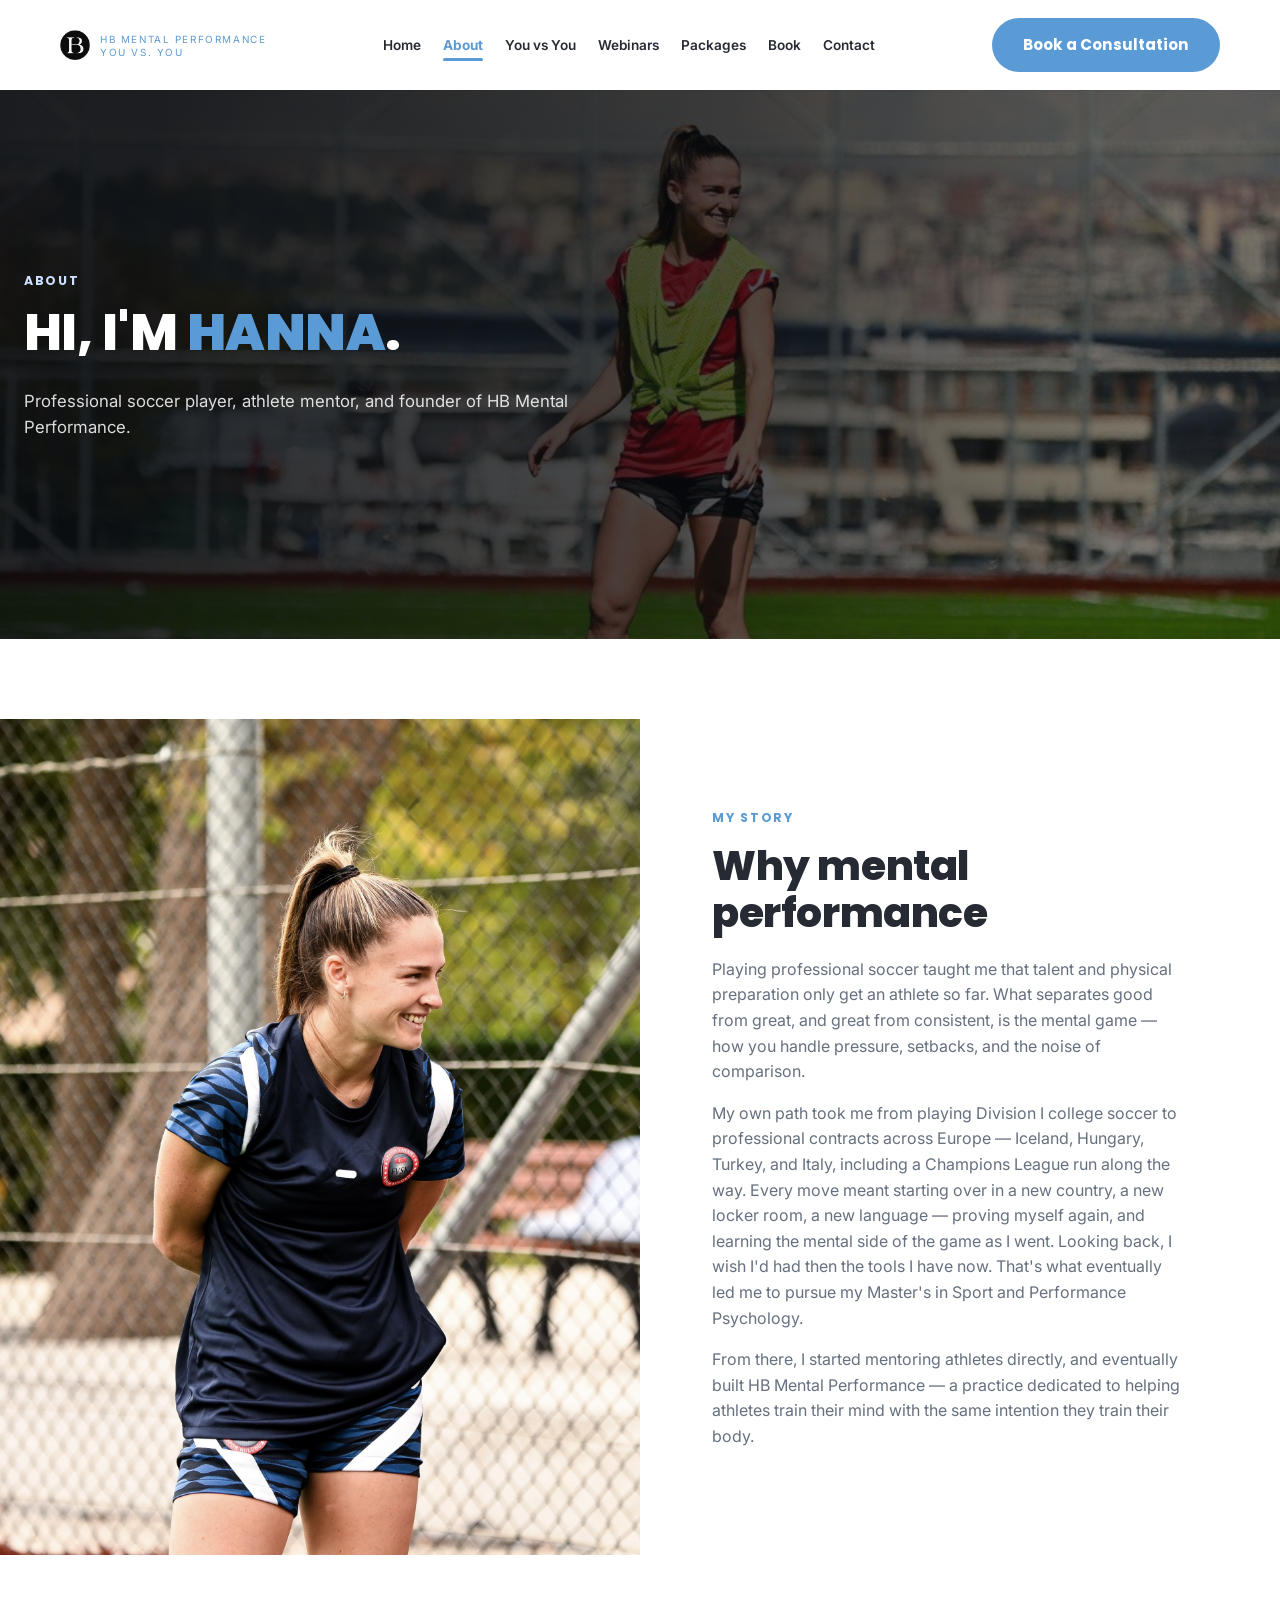
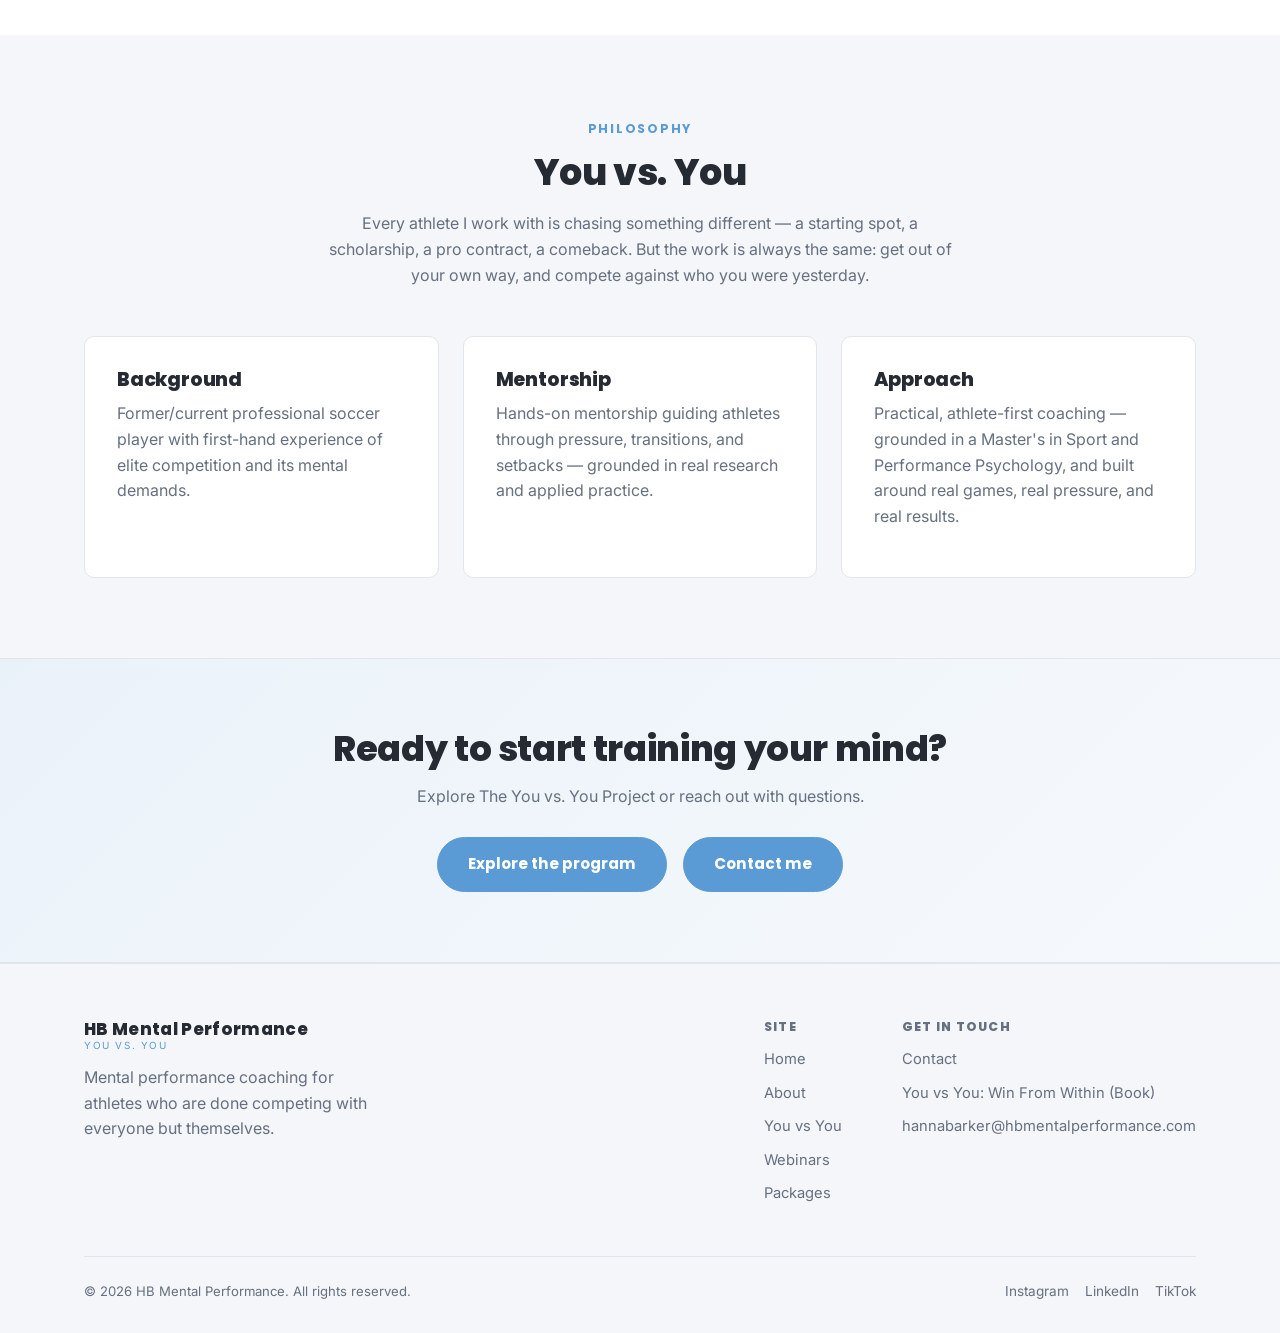
==== commit fc6d0097: "Fix contact email across the site to the real mailbox Every mailto link and displayed email address " ====
--- a/about.html
+++ b/about.html
@@ -1637,7 +1637,7 @@
           <h4>Get in touch</h4>
           <a href="contact.html">Contact</a>
           <a href="book.html">You vs You: Win From Within (Book)</a>
-          <a href="mailto:hanna@hbmentalperformance.com">hanna@hbmentalperformance.com</a>
+          <a href="mailto:hannabarker@hbmentalperformance.com">hannabarker@hbmentalperformance.com</a>
         </div>
       </div>
     </div>
@@ -1689,7 +1689,7 @@
       e.preventDefault();
       var status = document.getElementById('form-status');
       if (status) {
-        status.textContent = "Thanks — this form isn't connected to an inbox yet. For now, email hanna@hbmentalperformance.com directly.";
+        status.textContent = "Thanks — this form isn't connected to an inbox yet. For now, email hannabarker@hbmentalperformance.com directly.";
       }
     });
   }
